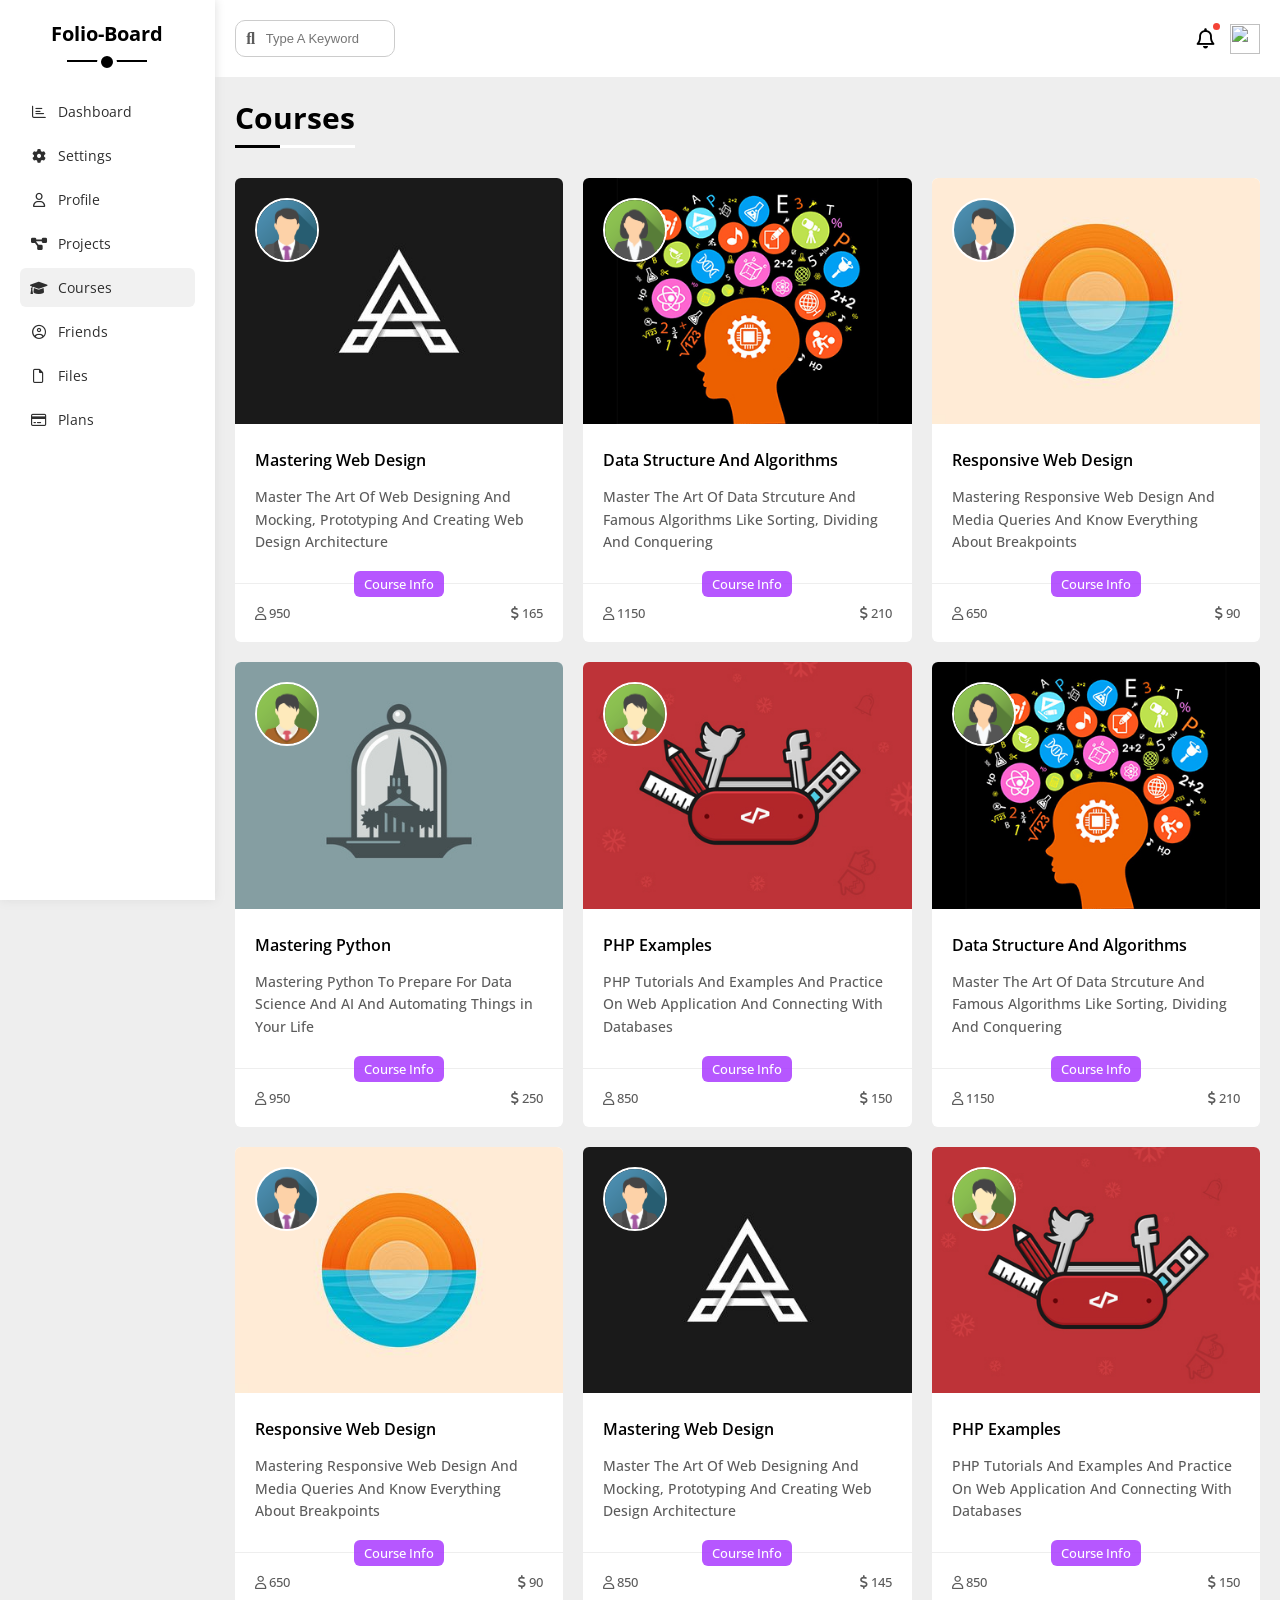
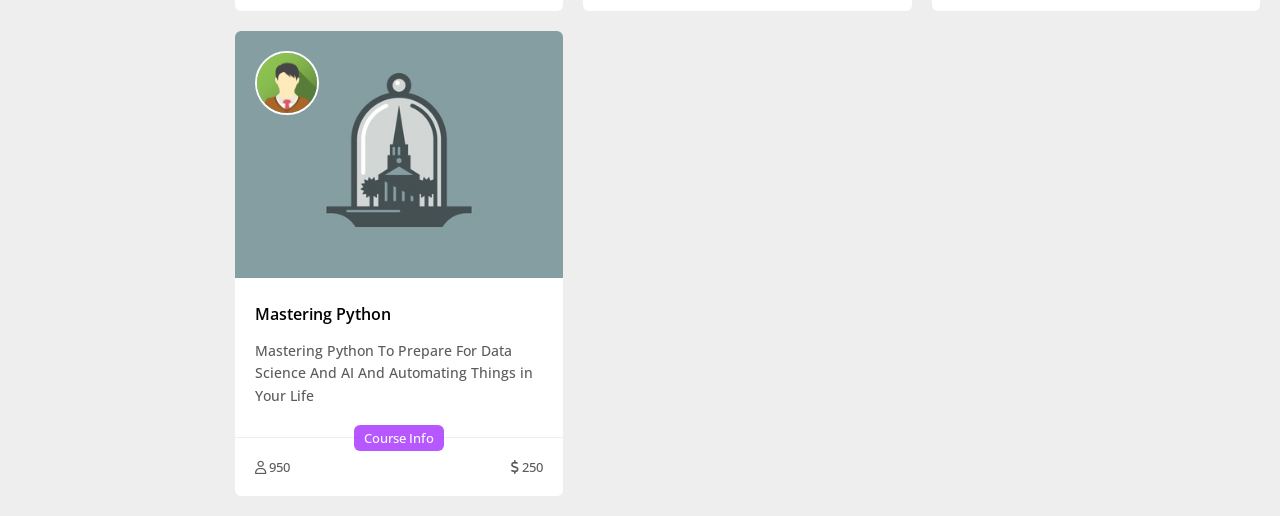
==== courses.html @ 57b052c3 "\\===files added===//" ====
<!DOCTYPE html>
<html lang="en">
<head>
    <meta charset="UTF-8">
    <meta http-equiv="X-UA-Compatible" content="IE=edge">
    <meta name="viewport" content="width=device-width, initial-scale=1.0">
    <link rel="stylesheet" href="./css/all.min.css">
    <link rel="stylesheet" href="./css/framework.css">
    <link rel="stylesheet" href="./css/main.css">
    <link rel="preconnect" href="https://fonts.googleapis.com">
    <link rel="preconnect" href="https://fonts.gstatic.com" crossorigin>
    <link href="https://fonts.googleapis.com/css2?family=Open+Sans:ital,wght@0,300;0,400;0,500;0,600;0,700;0,800;1,300;1,400;1,500;1,600;1,700;1,800&display=swap" rel="stylesheet">
    <link rel="icon" type="image/favicon" href="./imgs/favicon.png">
    <title>Courses</title>
</head>
<body class="bg-eee">
    <div class="page d-flex bg-eee">
        <!-- Sidebar -->
        <div class="sidebar bg-white p-20 p-relative">
            <h3 class="p-relative text-center pb-15 mb-30 hide-mobile">Folio-Board</h3>
            <ul>
                <li>
                    <a href="index.html" class="fs-14 rad-6 d-flex align-center c-black p-10">
                        <i class="fa-regular fa-chart-bar fa-fw mr-10"></i>
                        <span class="hide-mobile">Dashboard</span>
                    </a>
                </li>
                <li>
                    <a href="settings.html" class="fs-14 rad-6 d-flex align-center c-black p-10">
                        <i class="fa-solid fa-gear fa-fw mr-10"></i>
                        <span class="hide-mobile">Settings</span>
                    </a>
                </li>
                <li>
                    <a href="profile.html" class="fs-14 rad-6 d-flex align-center c-black p-10">
                        <i class="fa-regular fa-user fa-fw mr-10"></i>
                        <span class="hide-mobile">Profile</span>
                    </a>
                </li>
                <li>
                    <a href="projects.html" class="fs-14 rad-6 d-flex align-center c-black p-10">
                        <i class="fa-solid fa-diagram-project fa-fw mr-10"></i>
                        <span class="hide-mobile">Projects</span>
                    </a>
                </li>
                <li>
                    <a href="courses.html" class="active fs-14 rad-6 d-flex align-center c-black p-10">
                        <i class="fa-solid fa-graduation-cap fa-fw mr-10"></i>
                        <span class="hide-mobile">Courses</span>
                    </a>
                </li>
                <li>
                    <a href="friends.html" class="fs-14 rad-6 d-flex align-center c-black p-10">
                        <i class="fa-regular fa-circle-user fa-fw mr-10"></i>
                        <span class="hide-mobile">Friends</span>
                    </a>
                </li>
                <li>
                    <a href="files.html" class="fs-14 rad-6 d-flex align-center c-black p-10">
                        <i class="fa-regular fa-file fa-fw mr-10"></i>
                        <span class="hide-mobile">Files</span>
                    </a>
                </li>
                <li>
                    <a href="plans.html" class="fs-14 rad-6 d-flex align-center c-black p-10">
                        <i class="fa-regular fa-credit-card fa-fw mr-10"></i>
                        <span class="hide-mobile">Plans</span>
                    </a>
                </li>
            </ul>
        </div>
        <!-- End Sidebar -->
        <!-- Content -->
        <div class="content w-full">
            <!-- Content Head -->
            <div class="head p-20 p-10-mobile bg-white between-flex">
                <div class="search p-relative">
                    <input class="p-10 rad-10" type="search" placeholder="Type A Keyword">
                </div>
                <div class="icons d-flex align-center">
                    <a href="#" class="mr-15 p-relative"><i class="fa-regular fa-bell fa-lg"></i></a>
                    <img src="./imgs/avatar.png">
                </div>
            </div>
            <!-- End Content Head -->
            <h1 class="p-relative">Courses</h1>
            <div class="wrapper courses-page pb-20 m-20 d-grid gap-20">
                <div class="course rad-6 bg-white overflow-hidden p-relative">
                    <img src="./imgs//course-01.jpg" class="cover w-full">
                    <img src="./imgs/team-01.png" class="avatar">
                    <div class="p-20">
                        <h3 class="title fw-600 fs-16 mb-15">Mastering Web Design</h3>
                        <p class="description c-grey fs-14 fw-500 mb-10">
                            Master The Art Of Web Designing And Mocking, Prototyping And Creating Web Design Architecture
                        </p>
                    </div>
                    <div class="info p-20 between-flex p-relative">
                        <span class="title btn-shape c-white bg-blue fs-13 fw-500">Course Info</span>
                        <span class="c-grey fs-13 fw-500">
                            <i class="fa-regular fa-user"></i>
                            950
                        </span>
                        <span class="c-grey fs-13 fw-500">
                            <i class="fa-solid fa-dollar-sign"></i>
                            165
                        </span>
                    </div>
                </div>
                <div class="course rad-6 bg-white overflow-hidden p-relative">
                    <img src="./imgs//course-02.jpg" class="cover w-full">
                    <img src="./imgs/team-02.png" class="avatar">
                    <div class="p-20">
                        <h3 class="title fw-600 fs-16 mb-15">Data Structure And Algorithms</h3>
                        <p class="description c-grey fs-14 fw-500 mb-10">
                            Master The Art Of Data Strcuture And Famous Algorithms Like Sorting, Dividing And Conquering
                        </p>
                    </div>
                    <div class="info p-20 between-flex p-relative">
                        <span class="title btn-shape c-white bg-blue fs-13 fw-500">Course Info</span>
                        <span class="c-grey fs-13 fw-500">
                            <i class="fa-regular fa-user"></i>
                            1150
                        </span>
                        <span class="c-grey fs-13 fw-500">
                            <i class="fa-solid fa-dollar-sign"></i>
                            210
                        </span>
                    </div>
                </div>
                <div class="course rad-6 bg-white overflow-hidden p-relative">
                    <img src="./imgs//course-03.jpg" class="cover w-full">
                    <img src="./imgs/team-01.png" class="avatar">
                    <div class="p-20">
                        <h3 class="title fw-600 fs-16 mb-15">Responsive Web Design</h3>
                        <p class="description c-grey fs-14 fw-500 mb-10">
                            Mastering Responsive Web Design And Media Queries And Know Everything About Breakpoints
                        </p>
                    </div>
                    <div class="info p-20 between-flex p-relative">
                        <span class="title btn-shape c-white bg-blue fs-13 fw-500">Course Info</span>
                        <span class="c-grey fs-13 fw-500">
                            <i class="fa-regular fa-user"></i>
                            650
                        </span>
                        <span class="c-grey fs-13 fw-500">
                            <i class="fa-solid fa-dollar-sign"></i>
                            90
                        </span>
                    </div>
                </div>
                <div class="course rad-6 bg-white overflow-hidden p-relative">
                    <img src="./imgs//course-04.jpg" class="cover w-full">
                    <img src="./imgs/team-03.png" class="avatar">
                    <div class="p-20">
                        <h3 class="title fw-600 fs-16 mb-15">Mastering Python</h3>
                        <p class="description c-grey fs-14 fw-500 mb-10">
                            Mastering Python To Prepare For Data Science And AI And Automating Things in Your Life
                        </p>
                    </div>
                    <div class="info p-20 between-flex p-relative">
                        <span class="title btn-shape c-white bg-blue fs-13 fw-500">Course Info</span>
                        <span class="c-grey fs-13 fw-500">
                            <i class="fa-regular fa-user"></i>
                            950
                        </span>
                        <span class="c-grey fs-13 fw-500">
                            <i class="fa-solid fa-dollar-sign"></i>
                            250
                        </span>
                    </div>
                </div>
                <div class="course rad-6 bg-white overflow-hidden p-relative">
                    <img src="./imgs//course-05.jpg" class="cover w-full">
                    <img src="./imgs/team-03.png" class="avatar">
                    <div class="p-20">
                        <h3 class="title fw-600 fs-16 mb-15">PHP Examples</h3>
                        <p class="description c-grey fs-14 fw-500 mb-10">
                            PHP Tutorials And Examples And Practice On Web Application And Connecting With Databases
                        </p>
                    </div>
                    <div class="info p-20 between-flex p-relative">
                        <span class="title btn-shape c-white bg-blue fs-13 fw-500">Course Info</span>
                        <span class="c-grey fs-13 fw-500">
                            <i class="fa-regular fa-user"></i>
                            850
                        </span>
                        <span class="c-grey fs-13 fw-500">
                            <i class="fa-solid fa-dollar-sign"></i>
                            150
                        </span>
                    </div>
                </div>
                <div class="course rad-6 bg-white overflow-hidden p-relative">
                    <img src="./imgs//course-02.jpg" class="cover w-full">
                    <img src="./imgs/team-02.png" class="avatar">
                    <div class="p-20">
                        <h3 class="title fw-600 fs-16 mb-15">Data Structure And Algorithms</h3>
                        <p class="description c-grey fs-14 fw-500 mb-10">
                            Master The Art Of Data Strcuture And Famous Algorithms Like Sorting, Dividing And Conquering
                        </p>
                    </div>
                    <div class="info p-20 between-flex p-relative">
                        <span class="title btn-shape c-white bg-blue fs-13 fw-500">Course Info</span>
                        <span class="c-grey fs-13 fw-500">
                            <i class="fa-regular fa-user"></i>
                            1150
                        </span>
                        <span class="c-grey fs-13 fw-500">
                            <i class="fa-solid fa-dollar-sign"></i>
                            210
                        </span>
                    </div>
                </div>
                <div class="course rad-6 bg-white overflow-hidden p-relative">
                    <img src="./imgs//course-03.jpg" class="cover w-full">
                    <img src="./imgs/team-01.png" class="avatar">
                    <div class="p-20">
                        <h3 class="title fw-600 fs-16 mb-15">Responsive Web Design</h3>
                        <p class="description c-grey fs-14 fw-500 mb-10">
                            Mastering Responsive Web Design And Media Queries And Know Everything About Breakpoints
                        </p>
                    </div>
                    <div class="info p-20 between-flex p-relative">
                        <span class="title btn-shape c-white bg-blue fs-13 fw-500">Course Info</span>
                        <span class="c-grey fs-13 fw-500">
                            <i class="fa-regular fa-user"></i>
                            650
                        </span>
                        <span class="c-grey fs-13 fw-500">
                            <i class="fa-solid fa-dollar-sign"></i>
                            90
                        </span>
                    </div>
                </div>
                <div class="course rad-6 bg-white overflow-hidden p-relative">
                    <img src="./imgs//course-01.jpg" class="cover w-full">
                    <img src="./imgs/team-01.png" class="avatar">
                    <div class="p-20">
                        <h3 class="title fw-600 fs-16 mb-15">Mastering Web Design</h3>
                        <p class="description c-grey fs-14 fw-500 mb-10">
                            Master The Art Of Web Designing And Mocking, Prototyping And Creating Web Design Architecture
                        </p>
                    </div>
                    <div class="info p-20 between-flex p-relative">
                        <span class="title btn-shape c-white bg-blue fs-13 fw-500">Course Info</span>
                        <span class="c-grey fs-13 fw-500">
                            <i class="fa-regular fa-user"></i>
                            850
                        </span>
                        <span class="c-grey fs-13 fw-500">
                            <i class="fa-solid fa-dollar-sign"></i>
                            145
                        </span>
                    </div>
                </div>
                <div class="course rad-6 bg-white overflow-hidden p-relative">
                    <img src="./imgs//course-05.jpg" class="cover w-full">
                    <img src="./imgs/team-03.png" class="avatar">
                    <div class="p-20">
                        <h3 class="title fw-600 fs-16 mb-15">PHP Examples</h3>
                        <p class="description c-grey fs-14 fw-500 mb-10">
                            PHP Tutorials And Examples And Practice On Web Application And Connecting With Databases
                        </p>
                    </div>
                    <div class="info p-20 between-flex p-relative">
                        <span class="title btn-shape c-white bg-blue fs-13 fw-500">Course Info</span>
                        <span class="c-grey fs-13 fw-500">
                            <i class="fa-regular fa-user"></i>
                            850
                        </span>
                        <span class="c-grey fs-13 fw-500">
                            <i class="fa-solid fa-dollar-sign"></i>
                            150
                        </span>
                    </div>
                </div>
                <div class="course rad-6 bg-white overflow-hidden p-relative">
                    <img src="./imgs//course-04.jpg" class="cover w-full">
                    <img src="./imgs/team-03.png" class="avatar">
                    <div class="p-20">
                        <h3 class="title fw-600 fs-16 mb-15">Mastering Python</h3>
                        <p class="description c-grey fs-14 fw-500 mb-10">
                            Mastering Python To Prepare For Data Science And AI And Automating Things in Your Life
                        </p>
                    </div>
                    <div class="info p-20 between-flex p-relative">
                        <span class="title btn-shape c-white bg-blue fs-13 fw-500">Course Info</span>
                        <span class="c-grey fs-13 fw-500">
                            <i class="fa-regular fa-user"></i>
                            950
                        </span>
                        <span class="c-grey fs-13 fw-500">
                            <i class="fa-solid fa-dollar-sign"></i>
                            250
                        </span>
                    </div>
                </div>
            </div>
        </div>
        <!-- End Content -->
    </div>
</body>
</html>
---- css/all.min.css ----
.fa{font-family:var(--fa-style-family,"Font Awesome 6 Free");font-weight:var(--fa-style,900)}.fa,.fa-brands,.fa-duotone,.fa-light,.fa-regular,.fa-solid,.fa-thin,.fab,.fad,.fal,.far,.fas,.fat{-moz-osx-font-smoothing:grayscale;-webkit-font-smoothing:antialiased;display:var(--fa-display,inline-block);font-style:normal;font-variant:normal;line-height:1;text-rendering:auto}.fa-1x{font-size:1em}.fa-2x{font-size:2em}.fa-3x{font-size:3em}.fa-4x{font-size:4em}.fa-5x{font-size:5em}.fa-6x{font-size:6em}.fa-7x{font-size:7em}.fa-8x{font-size:8em}.fa-9x{font-size:9em}.fa-10x{font-size:10em}.fa-2xs{font-size:.625em;line-height:.1em;vertical-align:.225em}.fa-xs{font-size:.75em;line-height:.08333em;vertical-align:.125em}.fa-sm{font-size:.875em;line-height:.07143em;vertical-align:.05357em}.fa-lg{font-size:1.25em;line-height:.05em;vertical-align:-.075em}.fa-xl{font-size:1.5em;line-height:.04167em;vertical-align:-.125em}.fa-2xl{font-size:2em;line-height:.03125em;vertical-align:-.1875em}.fa-fw{text-align:center;width:1.25em}.fa-ul{list-style-type:none;margin-left:var(--fa-li-margin,2.5em);padding-left:0}.fa-ul>li{position:relative}.fa-li{left:calc(var(--fa-li-width, 2em)*-1);position:absolute;text-align:center;width:var(--fa-li-width,2em);line-height:inherit}.fa-border{border-radius:var(--fa-border-radius,.1em);border:var(--fa-border-width,.08em) var(--fa-border-style,solid) var(--fa-border-color,#eee);padding:var(--fa-border-padding,.2em .25em .15em)}.fa-pull-left{float:left;margin-right:var(--fa-pull-margin,.3em)}.fa-pull-right{float:right;margin-left:var(--fa-pull-margin,.3em)}.fa-beat{-webkit-animation-name:fa-beat;animation-name:fa-beat;-webkit-animation-delay:var(--fa-animation-delay,0);animation-delay:var(--fa-animation-delay,0);-webkit-animation-direction:var(--fa-animation-direction,normal);animation-direction:var(--fa-animation-direction,normal);-webkit-animation-duration:var(--fa-animation-duration,1s);animation-duration:var(--fa-animation-duration,1s);-webkit-animation-iteration-count:var(--fa-animation-iteration-count,infinite);animation-iteration-count:var(--fa-animation-iteration-count,infinite);-webkit-animation-timing-function:var(--fa-animation-timing,ease-in-out);animation-timing-function:var(--fa-animation-timing,ease-in-out)}.fa-bounce{-webkit-animation-name:fa-bounce;animation-name:fa-bounce;-webkit-animation-delay:var(--fa-animation-delay,0);animation-delay:var(--fa-animation-delay,0);-webkit-animation-direction:var(--fa-animation-direction,normal);animation-direction:var(--fa-animation-direction,normal);-webkit-animation-duration:var(--fa-animation-duration,1s);animation-duration:var(--fa-animation-duration,1s);-webkit-animation-iteration-count:var(--fa-animation-iteration-count,infinite);animation-iteration-count:var(--fa-animation-iteration-count,infinite);-webkit-animation-timing-function:var(--fa-animation-timing,cubic-bezier(.28,.84,.42,1));animation-timing-function:var(--fa-animation-timing,cubic-bezier(.28,.84,.42,1))}.fa-fade{-webkit-animation-name:fa-fade;animation-name:fa-fade;-webkit-animation-iteration-count:var(--fa-animation-iteration-count,infinite);animation-iteration-count:var(--fa-animation-iteration-count,infinite);-webkit-animation-timing-function:var(--fa-animation-timing,cubic-bezier(.4,0,.6,1));animation-timing-function:var(--fa-animation-timing,cubic-bezier(.4,0,.6,1))}.fa-beat-fade,.fa-fade{-webkit-animation-delay:var(--fa-animation-delay,0);animation-delay:var(--fa-animation-delay,0);-webkit-animation-direction:var(--fa-animation-direction,normal);animation-direction:var(--fa-animation-direction,normal);-webkit-animation-duration:var(--fa-animation-duration,1s);animation-duration:var(--fa-animation-duration,1s)}.fa-beat-fade{-webkit-animation-name:fa-beat-fade;animation-name:fa-beat-fade;-webkit-animation-iteration-count:var(--fa-animation-iteration-count,infinite);animation-iteration-count:var(--fa-animation-iteration-count,infinite);-webkit-animation-timing-function:var(--fa-animation-timing,cubic-bezier(.4,0,.6,1));animation-timing-function:var(--fa-animation-timing,cubic-bezier(.4,0,.6,1))}.fa-flip{-webkit-animation-name:fa-flip;animation-name:fa-flip;-webkit-animation-delay:var(--fa-animation-delay,0);animation-delay:var(--fa-animation-delay,0);-webkit-animation-direction:var(--fa-animation-direction,normal);animation-direction:var(--fa-animation-direction,normal);-webkit-animation-duration:var(--fa-animation-duration,1s);animation-duration:var(--fa-animation-duration,1s);-webkit-animation-iteration-count:var(--fa-animation-iteration-count,infinite);animation-iteration-count:var(--fa-animation-iteration-count,infinite);-webkit-animation-timing-function:var(--fa-animation-timing,ease-in-out);animation-timing-function:var(--fa-animation-timing,ease-in-out)}.fa-shake{-webkit-animation-name:fa-shake;animation-name:fa-shake;-webkit-animation-duration:var(--fa-animation-duration,1s);animation-duration:var(--fa-animation-duration,1s);-webkit-animation-iteration-count:var(--fa-animation-iteration-count,infinite);animation-iteration-count:var(--fa-animation-iteration-count,infinite);-webkit-animation-timing-function:var(--fa-animation-timing,linear);animation-timing-function:var(--fa-animation-timing,linear)}.fa-shake,.fa-spin{-webkit-animation-delay:var(--fa-animation-delay,0);animation-delay:var(--fa-animation-delay,0);-webkit-animation-direction:var(--fa-animation-direction,normal);animation-direction:var(--fa-animation-direction,normal)}.fa-spin{-webkit-animation-name:fa-spin;animation-name:fa-spin;-webkit-animation-duration:var(--fa-animation-duration,2s);animation-duration:var(--fa-animation-duration,2s);-webkit-animation-iteration-count:var(--fa-animation-iteration-count,infinite);animation-iteration-count:var(--fa-animation-iteration-count,infinite);-webkit-animation-timing-function:var(--fa-animation-timing,linear);animation-timing-function:var(--fa-animation-timing,linear)}.fa-spin-reverse{--fa-animation-direction:reverse}.fa-pulse,.fa-spin-pulse{-webkit-animation-name:fa-spin;animation-name:fa-spin;-webkit-animation-direction:var(--fa-animation-direction,normal);animation-direction:var(--fa-animation-direction,normal);-webkit-animation-duration:var(--fa-animation-duration,1s);animation-duration:var(--fa-animation-duration,1s);-webkit-animation-iteration-count:var(--fa-animation-iteration-count,infinite);animation-iteration-count:var(--fa-animation-iteration-count,infinite);-webkit-animation-timing-function:var(--fa-animation-timing,steps(8));animation-timing-function:var(--fa-animation-timing,steps(8))}@media (prefers-reduced-motion:reduce){.fa-beat,.fa-beat-fade,.fa-bounce,.fa-fade,.fa-flip,.fa-pulse,.fa-shake,.fa-spin,.fa-spin-pulse{-webkit-animation-delay:-1ms;animation-delay:-1ms;-webkit-animation-duration:1ms;animation-duration:1ms;-webkit-animation-iteration-count:1;animation-iteration-count:1;transition-delay:0s;transition-duration:0s}}@-webkit-keyframes fa-beat{0%,90%{-webkit-transform:scale(1);transform:scale(1)}45%{-webkit-transform:scale(var(--fa-beat-scale,1.25));transform:scale(var(--fa-beat-scale,1.25))}}@keyframes fa-beat{0%,90%{-webkit-transform:scale(1);transform:scale(1)}45%{-webkit-transform:scale(var(--fa-beat-scale,1.25));transform:scale(var(--fa-beat-scale,1.25))}}@-webkit-keyframes fa-bounce{0%{-webkit-transform:scale(1) translateY(0);transform:scale(1) translateY(0)}10%{-webkit-transform:scale(var(--fa-bounce-start-scale-x,1.1),var(--fa-bounce-start-scale-y,.9)) translateY(0);transform:scale(var(--fa-bounce-start-scale-x,1.1),var(--fa-bounce-start-scale-y,.9)) translateY(0)}30%{-webkit-transform:scale(var(--fa-bounce-jump-scale-x,.9),var(--fa-bounce-jump-scale-y,1.1)) translateY(var(--fa-bounce-height,-.5em));transform:scale(var(--fa-bounce-jump-scale-x,.9),var(--fa-bounce-jump-scale-y,1.1)) translateY(var(--fa-bounce-height,-.5em))}50%{-webkit-transform:scale(var(--fa-bounce-land-scale-x,1.05),var(--fa-bounce-land-scale-y,.95)) translateY(0);transform:scale(var(--fa-bounce-land-scale-x,1.05),var(--fa-bounce-land-scale-y,.95)) translateY(0)}57%{-webkit-transform:scale(1) translateY(var(--fa-bounce-rebound,-.125em));transform:scale(1) translateY(var(--fa-bounce-rebound,-.125em))}64%{-webkit-transform:scale(1) translateY(0);transform:scale(1) translateY(0)}to{-webkit-transform:scale(1) translateY(0);transform:scale(1) translateY(0)}}@keyframes fa-bounce{0%{-webkit-transform:scale(1) translateY(0);transform:scale(1) translateY(0)}10%{-webkit-transform:scale(var(--fa-bounce-start-scale-x,1.1),var(--fa-bounce-start-scale-y,.9)) translateY(0);transform:scale(var(--fa-bounce-start-scale-x,1.1),var(--fa-bounce-start-scale-y,.9)) translateY(0)}30%{-webkit-transform:scale(var(--fa-bounce-jump-scale-x,.9),var(--fa-bounce-jump-scale-y,1.1)) translateY(var(--fa-bounce-height,-.5em));transform:scale(var(--fa-bounce-jump-scale-x,.9),var(--fa-bounce-jump-scale-y,1.1)) translateY(var(--fa-bounce-height,-.5em))}50%{-webkit-transform:scale(var(--fa-bounce-land-scale-x,1.05),var(--fa-bounce-land-scale-y,.95)) translateY(0);transform:scale(var(--fa-bounce-land-scale-x,1.05),var(--fa-bounce-land-scale-y,.95)) translateY(0)}57%{-webkit-transform:scale(1) translateY(var(--fa-bounce-rebound,-.125em));transform:scale(1) translateY(var(--fa-bounce-rebound,-.125em))}64%{-webkit-transform:scale(1) translateY(0);transform:scale(1) translateY(0)}to{-webkit-transform:scale(1) translateY(0);transform:scale(1) translateY(0)}}@-webkit-keyframes fa-fade{50%{opacity:var(--fa-fade-opacity,.4)}}@keyframes fa-fade{50%{opacity:var(--fa-fade-opacity,.4)}}@-webkit-keyframes fa-beat-fade{0%,to{opacity:var(--fa-beat-fade-opacity,.4);-webkit-transform:scale(1);transform:scale(1)}50%{opacity:1;-webkit-transform:scale(var(--fa-beat-fade-scale,1.125));transform:scale(var(--fa-beat-fade-scale,1.125))}}@keyframes fa-beat-fade{0%,to{opacity:var(--fa-beat-fade-opacity,.4);-webkit-transform:scale(1);transform:scale(1)}50%{opacity:1;-webkit-transform:scale(var(--fa-beat-fade-scale,1.125));transform:scale(var(--fa-beat-fade-scale,1.125))}}@-webkit-keyframes fa-flip{50%{-webkit-transform:rotate3d(var(--fa-flip-x,0),var(--fa-flip-y,1),var(--fa-flip-z,0),var(--fa-flip-angle,-180deg));transform:rotate3d(var(--fa-flip-x,0),var(--fa-flip-y,1),var(--fa-flip-z,0),var(--fa-flip-angle,-180deg))}}@keyframes fa-flip{50%{-webkit-transform:rotate3d(var(--fa-flip-x,0),var(--fa-flip-y,1),var(--fa-flip-z,0),var(--fa-flip-angle,-180deg));transform:rotate3d(var(--fa-flip-x,0),var(--fa-flip-y,1),var(--fa-flip-z,0),var(--fa-flip-angle,-180deg))}}@-webkit-keyframes fa-shake{0%{-webkit-transform:rotate(-15deg);transform:rotate(-15deg)}4%{-webkit-transform:rotate(15deg);transform:rotate(15deg)}8%,24%{-webkit-transform:rotate(-18deg);transform:rotate(-18deg)}12%,28%{-webkit-transform:rotate(18deg);transform:rotate(18deg)}16%{-webkit-transform:rotate(-22deg);transform:rotate(-22deg)}20%{-webkit-transform:rotate(22deg);transform:rotate(22deg)}32%{-webkit-transform:rotate(-12deg);transform:rotate(-12deg)}36%{-webkit-transform:rotate(12deg);transform:rotate(12deg)}40%,to{-webkit-transform:rotate(0deg);transform:rotate(0deg)}}@keyframes fa-shake{0%{-webkit-transform:rotate(-15deg);transform:rotate(-15deg)}4%{-webkit-transform:rotate(15deg);transform:rotate(15deg)}8%,24%{-webkit-transform:rotate(-18deg);transform:rotate(-18deg)}12%,28%{-webkit-transform:rotate(18deg);transform:rotate(18deg)}16%{-webkit-transform:rotate(-22deg);transform:rotate(-22deg)}20%{-webkit-transform:rotate(22deg);transform:rotate(22deg)}32%{-webkit-transform:rotate(-12deg);transform:rotate(-12deg)}36%{-webkit-transform:rotate(12deg);transform:rotate(12deg)}40%,to{-webkit-transform:rotate(0deg);transform:rotate(0deg)}}@-webkit-keyframes fa-spin{0%{-webkit-transform:rotate(0deg);transform:rotate(0deg)}to{-webkit-transform:rotate(1turn);transform:rotate(1turn)}}@keyframes fa-spin{0%{-webkit-transform:rotate(0deg);transform:rotate(0deg)}to{-webkit-transform:rotate(1turn);transform:rotate(1turn)}}.fa-rotate-90{-webkit-transform:rotate(90deg);transform:rotate(90deg)}.fa-rotate-180{-webkit-transform:rotate(180deg);transform:rotate(180deg)}.fa-rotate-270{-webkit-transform:rotate(270deg);transform:rotate(270deg)}.fa-flip-horizontal{-webkit-transform:scaleX(-1);transform:scaleX(-1)}.fa-flip-vertical{-webkit-transform:scaleY(-1);transform:scaleY(-1)}.fa-flip-both,.fa-flip-horizontal.fa-flip-vertical{-webkit-transform:scale(-1);transform:scale(-1)}.fa-rotate-by{-webkit-transform:rotate(var(--fa-rotate-angle,none));transform:rotate(var(--fa-rotate-angle,none))}.fa-stack{display:inline-block;height:2em;line-height:2em;position:relative;vertical-align:middle;width:2.5em}.fa-stack-1x,.fa-stack-2x{left:0;position:absolute;text-align:center;width:100%;z-index:var(--fa-stack-z-index,auto)}.fa-stack-1x{line-height:inherit}.fa-stack-2x{font-size:2em}.fa-inverse{color:var(--fa-inverse,#fff)}.fa-0:before{content:"\30"}.fa-1:before{content:"\31"}.fa-2:before{content:"\32"}.fa-3:before{content:"\33"}.fa-4:before{content:"\34"}.fa-5:before{content:"\35"}.fa-6:before{content:"\36"}.fa-7:before{content:"\37"}.fa-8:before{content:"\38"}.fa-9:before{content:"\39"}.fa-a:before{content:"\41"}.fa-address-book:before,.fa-contact-book:before{content:"\f2b9"}.fa-address-card:before,.fa-contact-card:before,.fa-vcard:before{content:"\f2bb"}.fa-align-center:before{content:"\f037"}.fa-align-justify:before{content:"\f039"}.fa-align-left:before{content:"\f036"}.fa-align-right:before{content:"\f038"}.fa-anchor:before{content:"\f13d"}.fa-anchor-circle-check:before{content:"\e4aa"}.fa-anchor-circle-exclamation:before{content:"\e4ab"}.fa-anchor-circle-xmark:before{content:"\e4ac"}.fa-anchor-lock:before{content:"\e4ad"}.fa-angle-down:before{content:"\f107"}.fa-angle-left:before{content:"\f104"}.fa-angle-right:before{content:"\f105"}.fa-angle-up:before{content:"\f106"}.fa-angle-double-down:before,.fa-angles-down:before{content:"\f103"}.fa-angle-double-left:before,.fa-angles-left:before{content:"\f100"}.fa-angle-double-right:before,.fa-angles-right:before{content:"\f101"}.fa-angle-double-up:before,.fa-angles-up:before{content:"\f102"}.fa-ankh:before{content:"\f644"}.fa-apple-alt:before,.fa-apple-whole:before{content:"\f5d1"}.fa-archway:before{content:"\f557"}.fa-arrow-down:before{content:"\f063"}.fa-arrow-down-1-9:before,.fa-sort-numeric-asc:before,.fa-sort-numeric-down:before{content:"\f162"}.fa-arrow-down-9-1:before,.fa-sort-numeric-desc:before,.fa-sort-numeric-down-alt:before{content:"\f886"}.fa-arrow-down-a-z:before,.fa-sort-alpha-asc:before,.fa-sort-alpha-down:before{content:"\f15d"}.fa-arrow-down-long:before,.fa-long-arrow-down:before{content:"\f175"}.fa-arrow-down-short-wide:before,.fa-sort-amount-desc:before,.fa-sort-amount-down-alt:before{content:"\f884"}.fa-arrow-down-up-across-line:before{content:"\e4af"}.fa-arrow-down-up-lock:before{content:"\e4b0"}.fa-arrow-down-wide-short:before,.fa-sort-amount-asc:before,.fa-sort-amount-down:before{content:"\f160"}.fa-arrow-down-z-a:before,.fa-sort-alpha-desc:before,.fa-sort-alpha-down-alt:before{content:"\f881"}.fa-arrow-left:before{content:"\f060"}.fa-arrow-left-long:before,.fa-long-arrow-left:before{content:"\f177"}.fa-arrow-pointer:before,.fa-mouse-pointer:before{content:"\f245"}.fa-arrow-right:before{content:"\f061"}.fa-arrow-right-arrow-left:before,.fa-exchange:before{content:"\f0ec"}.fa-arrow-right-from-bracket:before,.fa-sign-out:before{content:"\f08b"}.fa-arrow-right-long:before,.fa-long-arrow-right:before{content:"\f178"}.fa-arrow-right-to-bracket:before,.fa-sign-in:before{content:"\f090"}.fa-arrow-right-to-city:before{content:"\e4b3"}.fa-arrow-left-rotate:before,.fa-arrow-rotate-back:before,.fa-arrow-rotate-backward:before,.fa-arrow-rotate-left:before,.fa-undo:before{content:"\f0e2"}.fa-arrow-right-rotate:before,.fa-arrow-rotate-forward:before,.fa-arrow-rotate-right:before,.fa-redo:before{content:"\f01e"}.fa-arrow-trend-down:before{content:"\e097"}.fa-arrow-trend-up:before{content:"\e098"}.fa-arrow-turn-down:before,.fa-level-down:before{content:"\f149"}.fa-arrow-turn-up:before,.fa-level-up:before{content:"\f148"}.fa-arrow-up:before{content:"\f062"}.fa-arrow-up-1-9:before,.fa-sort-numeric-up:before{content:"\f163"}.fa-arrow-up-9-1:before,.fa-sort-numeric-up-alt:before{content:"\f887"}.fa-arrow-up-a-z:before,.fa-sort-alpha-up:before{content:"\f15e"}.fa-arrow-up-from-bracket:before{content:"\e09a"}.fa-arrow-up-from-ground-water:before{content:"\e4b5"}.fa-arrow-up-from-water-pump:before{content:"\e4b6"}.fa-arrow-up-long:before,.fa-long-arrow-up:before{content:"\f176"}.fa-arrow-up-right-dots:before{content:"\e4b7"}.fa-arrow-up-right-from-square:before,.fa-external-link:before{content:"\f08e"}.fa-arrow-up-short-wide:before,.fa-sort-amount-up-alt:before{content:"\f885"}.fa-arrow-up-wide-short:before,.fa-sort-amount-up:before{content:"\f161"}.fa-arrow-up-z-a:before,.fa-sort-alpha-up-alt:before{content:"\f882"}.fa-arrows-down-to-line:before{content:"\e4b8"}.fa-arrows-down-to-people:before{content:"\e4b9"}.fa-arrows-h:before,.fa-arrows-left-right:before{content:"\f07e"}.fa-arrows-left-right-to-line:before{content:"\e4ba"}.fa-arrows-rotate:before,.fa-refresh:before,.fa-sync:before{content:"\f021"}.fa-arrows-spin:before{content:"\e4bb"}.fa-arrows-split-up-and-left:before{content:"\e4bc"}.fa-arrows-to-circle:before{content:"\e4bd"}.fa-arrows-to-dot:before{content:"\e4be"}.fa-arrows-to-eye:before{content:"\e4bf"}.fa-arrows-turn-right:before{content:"\e4c0"}.fa-arrows-turn-to-dots:before{content:"\e4c1"}.fa-arrows-up-down:before,.fa-arrows-v:before{content:"\f07d"}.fa-arrows-up-down-left-right:before,.fa-arrows:before{content:"\f047"}.fa-arrows-up-to-line:before{content:"\e4c2"}.fa-asterisk:before{content:"\2a"}.fa-at:before{content:"\40"}.fa-atom:before{content:"\f5d2"}.fa-audio-description:before{content:"\f29e"}.fa-austral-sign:before{content:"\e0a9"}.fa-award:before{content:"\f559"}.fa-b:before{content:"\42"}.fa-baby:before{content:"\f77c"}.fa-baby-carriage:before,.fa-carriage-baby:before{content:"\f77d"}.fa-backward:before{content:"\f04a"}.fa-backward-fast:before,.fa-fast-backward:before{content:"\f049"}.fa-backward-step:before,.fa-step-backward:before{content:"\f048"}.fa-bacon:before{content:"\f7e5"}.fa-bacteria:before{content:"\e059"}.fa-bacterium:before{content:"\e05a"}.fa-bag-shopping:before,.fa-shopping-bag:before{content:"\f290"}.fa-bahai:before,.fa-haykal:before{content:"\f666"}.fa-baht-sign:before{content:"\e0ac"}.fa-ban:before,.fa-cancel:before{content:"\f05e"}.fa-ban-smoking:before,.fa-smoking-ban:before{content:"\f54d"}.fa-band-aid:before,.fa-bandage:before{content:"\f462"}.fa-barcode:before{content:"\f02a"}.fa-bars:before,.fa-navicon:before{content:"\f0c9"}.fa-bars-progress:before,.fa-tasks-alt:before{content:"\f828"}.fa-bars-staggered:before,.fa-reorder:before,.fa-stream:before{content:"\f550"}.fa-baseball-ball:before,.fa-baseball:before{content:"\f433"}.fa-baseball-bat-ball:before{content:"\f432"}.fa-basket-shopping:before,.fa-shopping-basket:before{content:"\f291"}.fa-basketball-ball:before,.fa-basketball:before{content:"\f434"}.fa-bath:before,.fa-bathtub:before{content:"\f2cd"}.fa-battery-0:before,.fa-battery-empty:before{content:"\f244"}.fa-battery-5:before,.fa-battery-full:before,.fa-battery:before{content:"\f240"}.fa-battery-3:before,.fa-battery-half:before{content:"\f242"}.fa-battery-2:before,.fa-battery-quarter:before{content:"\f243"}.fa-battery-4:before,.fa-battery-three-quarters:before{content:"\f241"}.fa-bed:before{content:"\f236"}.fa-bed-pulse:before,.fa-procedures:before{content:"\f487"}.fa-beer-mug-empty:before,.fa-beer:before{content:"\f0fc"}.fa-bell:before{content:"\f0f3"}.fa-bell-concierge:before,.fa-concierge-bell:before{content:"\f562"}.fa-bell-slash:before{content:"\f1f6"}.fa-bezier-curve:before{content:"\f55b"}.fa-bicycle:before{content:"\f206"}.fa-binoculars:before{content:"\f1e5"}.fa-biohazard:before{content:"\f780"}.fa-bitcoin-sign:before{content:"\e0b4"}.fa-blender:before{content:"\f517"}.fa-blender-phone:before{content:"\f6b6"}.fa-blog:before{content:"\f781"}.fa-bold:before{content:"\f032"}.fa-bolt:before,.fa-zap:before{content:"\f0e7"}.fa-bolt-lightning:before{content:"\e0b7"}.fa-bomb:before{content:"\f1e2"}.fa-bone:before{content:"\f5d7"}.fa-bong:before{content:"\f55c"}.fa-book:before{content:"\f02d"}.fa-atlas:before,.fa-book-atlas:before{content:"\f558"}.fa-bible:before,.fa-book-bible:before{content:"\f647"}.fa-book-bookmark:before{content:"\e0bb"}.fa-book-journal-whills:before,.fa-journal-whills:before{content:"\f66a"}.fa-book-medical:before{content:"\f7e6"}.fa-book-open:before{content:"\f518"}.fa-book-open-reader:before,.fa-book-reader:before{content:"\f5da"}.fa-book-quran:before,.fa-quran:before{content:"\f687"}.fa-book-dead:before,.fa-book-skull:before{content:"\f6b7"}.fa-book-tanakh:before,.fa-tanakh:before{content:"\f827"}.fa-bookmark:before{content:"\f02e"}.fa-border-all:before{content:"\f84c"}.fa-border-none:before{content:"\f850"}.fa-border-style:before,.fa-border-top-left:before{content:"\f853"}.fa-bore-hole:before{content:"\e4c3"}.fa-bottle-droplet:before{content:"\e4c4"}.fa-bottle-water:before{content:"\e4c5"}.fa-bowl-food:before{content:"\e4c6"}.fa-bowl-rice:before{content:"\e2eb"}.fa-bowling-ball:before{content:"\f436"}.fa-box:before{content:"\f466"}.fa-archive:before,.fa-box-archive:before{content:"\f187"}.fa-box-open:before{content:"\f49e"}.fa-box-tissue:before{content:"\e05b"}.fa-boxes-packing:before{content:"\e4c7"}.fa-boxes-alt:before,.fa-boxes-stacked:before,.fa-boxes:before{content:"\f468"}.fa-braille:before{content:"\f2a1"}.fa-brain:before{content:"\f5dc"}.fa-brazilian-real-sign:before{content:"\e46c"}.fa-bread-slice:before{content:"\f7ec"}.fa-bridge:before{content:"\e4c8"}.fa-bridge-circle-check:before{content:"\e4c9"}.fa-bridge-circle-exclamation:before{content:"\e4ca"}.fa-bridge-circle-xmark:before{content:"\e4cb"}.fa-bridge-lock:before{content:"\e4cc"}.fa-bridge-water:before{content:"\e4ce"}.fa-briefcase:before{content:"\f0b1"}.fa-briefcase-medical:before{content:"\f469"}.fa-broom:before{content:"\f51a"}.fa-broom-ball:before,.fa-quidditch-broom-ball:before,.fa-quidditch:before{content:"\f458"}.fa-brush:before{content:"\f55d"}.fa-bucket:before{content:"\e4cf"}.fa-bug:before{content:"\f188"}.fa-bug-slash:before{content:"\e490"}.fa-bugs:before{content:"\e4d0"}.fa-building:before{content:"\f1ad"}.fa-building-circle-arrow-right:before{content:"\e4d1"}.fa-building-circle-check:before{content:"\e4d2"}.fa-building-circle-exclamation:before{content:"\e4d3"}.fa-building-circle-xmark:before{content:"\e4d4"}.fa-bank:before,.fa-building-columns:before,.fa-institution:before,.fa-museum:before,.fa-university:before{content:"\f19c"}.fa-building-flag:before{content:"\e4d5"}.fa-building-lock:before{content:"\e4d6"}.fa-building-ngo:before{content:"\e4d7"}.fa-building-shield:before{content:"\e4d8"}.fa-building-un:before{content:"\e4d9"}.fa-building-user:before{content:"\e4da"}.fa-building-wheat:before{content:"\e4db"}.fa-bullhorn:before{content:"\f0a1"}.fa-bullseye:before{content:"\f140"}.fa-burger:before,.fa-hamburger:before{content:"\f805"}.fa-burst:before{content:"\e4dc"}.fa-bus:before{content:"\f207"}.fa-bus-alt:before,.fa-bus-simple:before{content:"\f55e"}.fa-briefcase-clock:before,.fa-business-time:before{content:"\f64a"}.fa-c:before{content:"\43"}.fa-cable-car:before,.fa-tram:before{content:"\f7da"}.fa-birthday-cake:before,.fa-cake-candles:before,.fa-cake:before{content:"\f1fd"}.fa-calculator:before{content:"\f1ec"}.fa-calendar:before{content:"\f133"}.fa-calendar-check:before{content:"\f274"}.fa-calendar-day:before{content:"\f783"}.fa-calendar-alt:before,.fa-calendar-days:before{content:"\f073"}.fa-calendar-minus:before{content:"\f272"}.fa-calendar-plus:before{content:"\f271"}.fa-calendar-week:before{content:"\f784"}.fa-calendar-times:before,.fa-calendar-xmark:before{content:"\f273"}.fa-camera-alt:before,.fa-camera:before{content:"\f030"}.fa-camera-retro:before{content:"\f083"}.fa-camera-rotate:before{content:"\e0d8"}.fa-campground:before{content:"\f6bb"}.fa-candy-cane:before{content:"\f786"}.fa-cannabis:before{content:"\f55f"}.fa-capsules:before{content:"\f46b"}.fa-automobile:before,.fa-car:before{content:"\f1b9"}.fa-battery-car:before,.fa-car-battery:before{content:"\f5df"}.fa-car-burst:before,.fa-car-crash:before{content:"\f5e1"}.fa-car-on:before{content:"\e4dd"}.fa-car-alt:before,.fa-car-rear:before{content:"\f5de"}.fa-car-side:before{content:"\f5e4"}.fa-car-tunnel:before{content:"\e4de"}.fa-caravan:before{content:"\f8ff"}.fa-caret-down:before{content:"\f0d7"}.fa-caret-left:before{content:"\f0d9"}.fa-caret-right:before{content:"\f0da"}.fa-caret-up:before{content:"\f0d8"}.fa-carrot:before{content:"\f787"}.fa-cart-arrow-down:before{content:"\f218"}.fa-cart-flatbed:before,.fa-dolly-flatbed:before{content:"\f474"}.fa-cart-flatbed-suitcase:before,.fa-luggage-cart:before{content:"\f59d"}.fa-cart-plus:before{content:"\f217"}.fa-cart-shopping:before,.fa-shopping-cart:before{content:"\f07a"}.fa-cash-register:before{content:"\f788"}.fa-cat:before{content:"\f6be"}.fa-cedi-sign:before{content:"\e0df"}.fa-cent-sign:before{content:"\e3f5"}.fa-certificate:before{content:"\f0a3"}.fa-chair:before{content:"\f6c0"}.fa-blackboard:before,.fa-chalkboard:before{content:"\f51b"}.fa-chalkboard-teacher:before,.fa-chalkboard-user:before{content:"\f51c"}.fa-champagne-glasses:before,.fa-glass-cheers:before{content:"\f79f"}.fa-charging-station:before{content:"\f5e7"}.fa-area-chart:before,.fa-chart-area:before{content:"\f1fe"}.fa-bar-chart:before,.fa-chart-bar:before{content:"\f080"}.fa-chart-column:before{content:"\e0e3"}.fa-chart-gantt:before{content:"\e0e4"}.fa-chart-line:before,.fa-line-chart:before{content:"\f201"}.fa-chart-pie:before,.fa-pie-chart:before{content:"\f200"}.fa-chart-simple:before{content:"\e473"}.fa-check:before{content:"\f00c"}.fa-check-double:before{content:"\f560"}.fa-check-to-slot:before,.fa-vote-yea:before{content:"\f772"}.fa-cheese:before{content:"\f7ef"}.fa-chess:before{content:"\f439"}.fa-chess-bishop:before{content:"\f43a"}.fa-chess-board:before{content:"\f43c"}.fa-chess-king:before{content:"\f43f"}.fa-chess-knight:before{content:"\f441"}.fa-chess-pawn:before{content:"\f443"}.fa-chess-queen:before{content:"\f445"}.fa-chess-rook:before{content:"\f447"}.fa-chevron-down:before{content:"\f078"}.fa-chevron-left:before{content:"\f053"}.fa-chevron-right:before{content:"\f054"}.fa-chevron-up:before{content:"\f077"}.fa-child:before{content:"\f1ae"}.fa-child-dress:before{content:"\e59c"}.fa-child-reaching:before{content:"\e59d"}.fa-child-rifle:before{content:"\e4e0"}.fa-children:before{content:"\e4e1"}.fa-church:before{content:"\f51d"}.fa-circle:before{content:"\f111"}.fa-arrow-circle-down:before,.fa-circle-arrow-down:before{content:"\f0ab"}.fa-arrow-circle-left:before,.fa-circle-arrow-left:before{content:"\f0a8"}.fa-arrow-circle-right:before,.fa-circle-arrow-right:before{content:"\f0a9"}.fa-arrow-circle-up:before,.fa-circle-arrow-up:before{content:"\f0aa"}.fa-check-circle:before,.fa-circle-check:before{content:"\f058"}.fa-chevron-circle-down:before,.fa-circle-chevron-down:before{content:"\f13a"}.fa-chevron-circle-left:before,.fa-circle-chevron-left:before{content:"\f137"}.fa-chevron-circle-right:before,.fa-circle-chevron-right:before{content:"\f138"}.fa-chevron-circle-up:before,.fa-circle-chevron-up:before{content:"\f139"}.fa-circle-dollar-to-slot:before,.fa-donate:before{content:"\f4b9"}.fa-circle-dot:before,.fa-dot-circle:before{content:"\f192"}.fa-arrow-alt-circle-down:before,.fa-circle-down:before{content:"\f358"}.fa-circle-exclamation:before,.fa-exclamation-circle:before{content:"\f06a"}.fa-circle-h:before,.fa-hospital-symbol:before{content:"\f47e"}.fa-adjust:before,.fa-circle-half-stroke:before{content:"\f042"}.fa-circle-info:before,.fa-info-circle:before{content:"\f05a"}.fa-arrow-alt-circle-left:before,.fa-circle-left:before{content:"\f359"}.fa-circle-minus:before,.fa-minus-circle:before{content:"\f056"}.fa-circle-nodes:before{content:"\e4e2"}.fa-circle-notch:before{content:"\f1ce"}.fa-circle-pause:before,.fa-pause-circle:before{content:"\f28b"}.fa-circle-play:before,.fa-play-circle:before{content:"\f144"}.fa-circle-plus:before,.fa-plus-circle:before{content:"\f055"}.fa-circle-question:before,.fa-question-circle:before{content:"\f059"}.fa-circle-radiation:before,.fa-radiation-alt:before{content:"\f7ba"}.fa-arrow-alt-circle-right:before,.fa-circle-right:before{content:"\f35a"}.fa-circle-stop:before,.fa-stop-circle:before{content:"\f28d"}.fa-arrow-alt-circle-up:before,.fa-circle-up:before{content:"\f35b"}.fa-circle-user:before,.fa-user-circle:before{content:"\f2bd"}.fa-circle-xmark:before,.fa-times-circle:before,.fa-xmark-circle:before{content:"\f057"}.fa-city:before{content:"\f64f"}.fa-clapperboard:before{content:"\e131"}.fa-clipboard:before{content:"\f328"}.fa-clipboard-check:before{content:"\f46c"}.fa-clipboard-list:before{content:"\f46d"}.fa-clipboard-question:before{content:"\e4e3"}.fa-clipboard-user:before{content:"\f7f3"}.fa-clock-four:before,.fa-clock:before{content:"\f017"}.fa-clock-rotate-left:before,.fa-history:before{content:"\f1da"}.fa-clone:before{content:"\f24d"}.fa-closed-captioning:before{content:"\f20a"}.fa-cloud:before{content:"\f0c2"}.fa-cloud-arrow-down:before,.fa-cloud-download-alt:before,.fa-cloud-download:before{content:"\f0ed"}.fa-cloud-arrow-up:before,.fa-cloud-upload-alt:before,.fa-cloud-upload:before{content:"\f0ee"}.fa-cloud-bolt:before,.fa-thunderstorm:before{content:"\f76c"}.fa-cloud-meatball:before{content:"\f73b"}.fa-cloud-moon:before{content:"\f6c3"}.fa-cloud-moon-rain:before{content:"\f73c"}.fa-cloud-rain:before{content:"\f73d"}.fa-cloud-showers-heavy:before{content:"\f740"}.fa-cloud-showers-water:before{content:"\e4e4"}.fa-cloud-sun:before{content:"\f6c4"}.fa-cloud-sun-rain:before{content:"\f743"}.fa-clover:before{content:"\e139"}.fa-code:before{content:"\f121"}.fa-code-branch:before{content:"\f126"}.fa-code-commit:before{content:"\f386"}.fa-code-compare:before{content:"\e13a"}.fa-code-fork:before{content:"\e13b"}.fa-code-merge:before{content:"\f387"}.fa-code-pull-request:before{content:"\e13c"}.fa-coins:before{content:"\f51e"}.fa-colon-sign:before{content:"\e140"}.fa-comment:before{content:"\f075"}.fa-comment-dollar:before{content:"\f651"}.fa-comment-dots:before,.fa-commenting:before{content:"\f4ad"}.fa-comment-medical:before{content:"\f7f5"}.fa-comment-slash:before{content:"\f4b3"}.fa-comment-sms:before,.fa-sms:before{content:"\f7cd"}.fa-comments:before{content:"\f086"}.fa-comments-dollar:before{content:"\f653"}.fa-compact-disc:before{content:"\f51f"}.fa-compass:before{content:"\f14e"}.fa-compass-drafting:before,.fa-drafting-compass:before{content:"\f568"}.fa-compress:before{content:"\f066"}.fa-computer:before{content:"\e4e5"}.fa-computer-mouse:before,.fa-mouse:before{content:"\f8cc"}.fa-cookie:before{content:"\f563"}.fa-cookie-bite:before{content:"\f564"}.fa-copy:before{content:"\f0c5"}.fa-copyright:before{content:"\f1f9"}.fa-couch:before{content:"\f4b8"}.fa-cow:before{content:"\f6c8"}.fa-credit-card-alt:before,.fa-credit-card:before{content:"\f09d"}.fa-crop:before{content:"\f125"}.fa-crop-alt:before,.fa-crop-simple:before{content:"\f565"}.fa-cross:before{content:"\f654"}.fa-crosshairs:before{content:"\f05b"}.fa-crow:before{content:"\f520"}.fa-crown:before{content:"\f521"}.fa-crutch:before{content:"\f7f7"}.fa-cruzeiro-sign:before{content:"\e152"}.fa-cube:before{content:"\f1b2"}.fa-cubes:before{content:"\f1b3"}.fa-cubes-stacked:before{content:"\e4e6"}.fa-d:before{content:"\44"}.fa-database:before{content:"\f1c0"}.fa-backspace:before,.fa-delete-left:before{content:"\f55a"}.fa-democrat:before{content:"\f747"}.fa-desktop-alt:before,.fa-desktop:before{content:"\f390"}.fa-dharmachakra:before{content:"\f655"}.fa-diagram-next:before{content:"\e476"}.fa-diagram-predecessor:before{content:"\e477"}.fa-diagram-project:before,.fa-project-diagram:before{content:"\f542"}.fa-diagram-successor:before{content:"\e47a"}.fa-diamond:before{content:"\f219"}.fa-diamond-turn-right:before,.fa-directions:before{content:"\f5eb"}.fa-dice:before{content:"\f522"}.fa-dice-d20:before{content:"\f6cf"}.fa-dice-d6:before{content:"\f6d1"}.fa-dice-five:before{content:"\f523"}.fa-dice-four:before{content:"\f524"}.fa-dice-one:before{content:"\f525"}.fa-dice-six:before{content:"\f526"}.fa-dice-three:before{content:"\f527"}.fa-dice-two:before{content:"\f528"}.fa-disease:before{content:"\f7fa"}.fa-display:before{content:"\e163"}.fa-divide:before{content:"\f529"}.fa-dna:before{content:"\f471"}.fa-dog:before{content:"\f6d3"}.fa-dollar-sign:before,.fa-dollar:before,.fa-usd:before{content:"\24"}.fa-dolly-box:before,.fa-dolly:before{content:"\f472"}.fa-dong-sign:before{content:"\e169"}.fa-door-closed:before{content:"\f52a"}.fa-door-open:before{content:"\f52b"}.fa-dove:before{content:"\f4ba"}.fa-compress-alt:before,.fa-down-left-and-up-right-to-center:before{content:"\f422"}.fa-down-long:before,.fa-long-arrow-alt-down:before{content:"\f309"}.fa-download:before{content:"\f019"}.fa-dragon:before{content:"\f6d5"}.fa-draw-polygon:before{content:"\f5ee"}.fa-droplet:before,.fa-tint:before{content:"\f043"}.fa-droplet-slash:before,.fa-tint-slash:before{content:"\f5c7"}.fa-drum:before{content:"\f569"}.fa-drum-steelpan:before{content:"\f56a"}.fa-drumstick-bite:before{content:"\f6d7"}.fa-dumbbell:before{content:"\f44b"}.fa-dumpster:before{content:"\f793"}.fa-dumpster-fire:before{content:"\f794"}.fa-dungeon:before{content:"\f6d9"}.fa-e:before{content:"\45"}.fa-deaf:before,.fa-deafness:before,.fa-ear-deaf:before,.fa-hard-of-hearing:before{content:"\f2a4"}.fa-assistive-listening-systems:before,.fa-ear-listen:before{content:"\f2a2"}.fa-earth-africa:before,.fa-globe-africa:before{content:"\f57c"}.fa-earth-america:before,.fa-earth-americas:before,.fa-earth:before,.fa-globe-americas:before{content:"\f57d"}.fa-earth-asia:before,.fa-globe-asia:before{content:"\f57e"}.fa-earth-europe:before,.fa-globe-europe:before{content:"\f7a2"}.fa-earth-oceania:before,.fa-globe-oceania:before{content:"\e47b"}.fa-egg:before{content:"\f7fb"}.fa-eject:before{content:"\f052"}.fa-elevator:before{content:"\e16d"}.fa-ellipsis-h:before,.fa-ellipsis:before{content:"\f141"}.fa-ellipsis-v:before,.fa-ellipsis-vertical:before{content:"\f142"}.fa-envelope:before{content:"\f0e0"}.fa-envelope-circle-check:before{content:"\e4e8"}.fa-envelope-open:before{content:"\f2b6"}.fa-envelope-open-text:before{content:"\f658"}.fa-envelopes-bulk:before,.fa-mail-bulk:before{content:"\f674"}.fa-equals:before{content:"\3d"}.fa-eraser:before{content:"\f12d"}.fa-ethernet:before{content:"\f796"}.fa-eur:before,.fa-euro-sign:before,.fa-euro:before{content:"\f153"}.fa-exclamation:before{content:"\21"}.fa-expand:before{content:"\f065"}.fa-explosion:before{content:"\e4e9"}.fa-eye:before{content:"\f06e"}.fa-eye-dropper-empty:before,.fa-eye-dropper:before,.fa-eyedropper:before{content:"\f1fb"}.fa-eye-low-vision:before,.fa-low-vision:before{content:"\f2a8"}.fa-eye-slash:before{content:"\f070"}.fa-f:before{content:"\46"}.fa-angry:before,.fa-face-angry:before{content:"\f556"}.fa-dizzy:before,.fa-face-dizzy:before{content:"\f567"}.fa-face-flushed:before,.fa-flushed:before{content:"\f579"}.fa-face-frown:before,.fa-frown:before{content:"\f119"}.fa-face-frown-open:before,.fa-frown-open:before{content:"\f57a"}.fa-face-grimace:before,.fa-grimace:before{content:"\f57f"}.fa-face-grin:before,.fa-grin:before{content:"\f580"}.fa-face-grin-beam:before,.fa-grin-beam:before{content:"\f582"}.fa-face-grin-beam-sweat:before,.fa-grin-beam-sweat:before{content:"\f583"}.fa-face-grin-hearts:before,.fa-grin-hearts:before{content:"\f584"}.fa-face-grin-squint:before,.fa-grin-squint:before{content:"\f585"}.fa-face-grin-squint-tears:before,.fa-grin-squint-tears:before{content:"\f586"}.fa-face-grin-stars:before,.fa-grin-stars:before{content:"\f587"}.fa-face-grin-tears:before,.fa-grin-tears:before{content:"\f588"}.fa-face-grin-tongue:before,.fa-grin-tongue:before{content:"\f589"}.fa-face-grin-tongue-squint:before,.fa-grin-tongue-squint:before{content:"\f58a"}.fa-face-grin-tongue-wink:before,.fa-grin-tongue-wink:before{content:"\f58b"}.fa-face-grin-wide:before,.fa-grin-alt:before{content:"\f581"}.fa-face-grin-wink:before,.fa-grin-wink:before{content:"\f58c"}.fa-face-kiss:before,.fa-kiss:before{content:"\f596"}.fa-face-kiss-beam:before,.fa-kiss-beam:before{content:"\f597"}.fa-face-kiss-wink-heart:before,.fa-kiss-wink-heart:before{content:"\f598"}.fa-face-laugh:before,.fa-laugh:before{content:"\f599"}.fa-face-laugh-beam:before,.fa-laugh-beam:before{content:"\f59a"}.fa-face-laugh-squint:before,.fa-laugh-squint:before{content:"\f59b"}.fa-face-laugh-wink:before,.fa-laugh-wink:before{content:"\f59c"}.fa-face-meh:before,.fa-meh:before{content:"\f11a"}.fa-face-meh-blank:before,.fa-meh-blank:before{content:"\f5a4"}.fa-face-rolling-eyes:before,.fa-meh-rolling-eyes:before{content:"\f5a5"}.fa-face-sad-cry:before,.fa-sad-cry:before{content:"\f5b3"}.fa-face-sad-tear:before,.fa-sad-tear:before{content:"\f5b4"}.fa-face-smile:before,.fa-smile:before{content:"\f118"}.fa-face-smile-beam:before,.fa-smile-beam:before{content:"\f5b8"}.fa-face-smile-wink:before,.fa-smile-wink:before{content:"\f4da"}.fa-face-surprise:before,.fa-surprise:before{content:"\f5c2"}.fa-face-tired:before,.fa-tired:before{content:"\f5c8"}.fa-fan:before{content:"\f863"}.fa-faucet:before{content:"\e005"}.fa-faucet-drip:before{content:"\e006"}.fa-fax:before{content:"\f1ac"}.fa-feather:before{content:"\f52d"}.fa-feather-alt:before,.fa-feather-pointed:before{content:"\f56b"}.fa-ferry:before{content:"\e4ea"}.fa-file:before{content:"\f15b"}.fa-file-arrow-down:before,.fa-file-download:before{content:"\f56d"}.fa-file-arrow-up:before,.fa-file-upload:before{content:"\f574"}.fa-file-audio:before{content:"\f1c7"}.fa-file-circle-check:before{content:"\e5a0"}.fa-file-circle-exclamation:before{content:"\e4eb"}.fa-file-circle-minus:before{content:"\e4ed"}.fa-file-circle-plus:before{content:"\e494"}.fa-file-circle-question:before{content:"\e4ef"}.fa-file-circle-xmark:before{content:"\e5a1"}.fa-file-code:before{content:"\f1c9"}.fa-file-contract:before{content:"\f56c"}.fa-file-csv:before{content:"\f6dd"}.fa-file-excel:before{content:"\f1c3"}.fa-arrow-right-from-file:before,.fa-file-export:before{content:"\f56e"}.fa-file-image:before{content:"\f1c5"}.fa-arrow-right-to-file:before,.fa-file-import:before{content:"\f56f"}.fa-file-invoice:before{content:"\f570"}.fa-file-invoice-dollar:before{content:"\f571"}.fa-file-alt:before,.fa-file-lines:before,.fa-file-text:before{content:"\f15c"}.fa-file-medical:before{content:"\f477"}.fa-file-pdf:before{content:"\f1c1"}.fa-file-edit:before,.fa-file-pen:before{content:"\f31c"}.fa-file-powerpoint:before{content:"\f1c4"}.fa-file-prescription:before{content:"\f572"}.fa-file-shield:before{content:"\e4f0"}.fa-file-signature:before{content:"\f573"}.fa-file-video:before{content:"\f1c8"}.fa-file-medical-alt:before,.fa-file-waveform:before{content:"\f478"}.fa-file-word:before{content:"\f1c2"}.fa-file-archive:before,.fa-file-zipper:before{content:"\f1c6"}.fa-fill:before{content:"\f575"}.fa-fill-drip:before{content:"\f576"}.fa-film:before{content:"\f008"}.fa-filter:before{content:"\f0b0"}.fa-filter-circle-dollar:before,.fa-funnel-dollar:before{content:"\f662"}.fa-filter-circle-xmark:before{content:"\e17b"}.fa-fingerprint:before{content:"\f577"}.fa-fire:before{content:"\f06d"}.fa-fire-burner:before{content:"\e4f1"}.fa-fire-extinguisher:before{content:"\f134"}.fa-fire-alt:before,.fa-fire-flame-curved:before{content:"\f7e4"}.fa-burn:before,.fa-fire-flame-simple:before{content:"\f46a"}.fa-fish:before{content:"\f578"}.fa-fish-fins:before{content:"\e4f2"}.fa-flag:before{content:"\f024"}.fa-flag-checkered:before{content:"\f11e"}.fa-flag-usa:before{content:"\f74d"}.fa-flask:before{content:"\f0c3"}.fa-flask-vial:before{content:"\e4f3"}.fa-floppy-disk:before,.fa-save:before{content:"\f0c7"}.fa-florin-sign:before{content:"\e184"}.fa-folder-blank:before,.fa-folder:before{content:"\f07b"}.fa-folder-closed:before{content:"\e185"}.fa-folder-minus:before{content:"\f65d"}.fa-folder-open:before{content:"\f07c"}.fa-folder-plus:before{content:"\f65e"}.fa-folder-tree:before{content:"\f802"}.fa-font:before{content:"\f031"}.fa-football-ball:before,.fa-football:before{content:"\f44e"}.fa-forward:before{content:"\f04e"}.fa-fast-forward:before,.fa-forward-fast:before{content:"\f050"}.fa-forward-step:before,.fa-step-forward:before{content:"\f051"}.fa-franc-sign:before{content:"\e18f"}.fa-frog:before{content:"\f52e"}.fa-futbol-ball:before,.fa-futbol:before,.fa-soccer-ball:before{content:"\f1e3"}.fa-g:before{content:"\47"}.fa-gamepad:before{content:"\f11b"}.fa-gas-pump:before{content:"\f52f"}.fa-dashboard:before,.fa-gauge-med:before,.fa-gauge:before,.fa-tachometer-alt-average:before{content:"\f624"}.fa-gauge-high:before,.fa-tachometer-alt-fast:before,.fa-tachometer-alt:before{content:"\f625"}.fa-gauge-simple-med:before,.fa-gauge-simple:before,.fa-tachometer-average:before{content:"\f629"}.fa-gauge-simple-high:before,.fa-tachometer-fast:before,.fa-tachometer:before{content:"\f62a"}.fa-gavel:before,.fa-legal:before{content:"\f0e3"}.fa-cog:before,.fa-gear:before{content:"\f013"}.fa-cogs:before,.fa-gears:before{content:"\f085"}.fa-gem:before{content:"\f3a5"}.fa-genderless:before{content:"\f22d"}.fa-ghost:before{content:"\f6e2"}.fa-gift:before{content:"\f06b"}.fa-gifts:before{content:"\f79c"}.fa-glass-water:before{content:"\e4f4"}.fa-glass-water-droplet:before{content:"\e4f5"}.fa-glasses:before{content:"\f530"}.fa-globe:before{content:"\f0ac"}.fa-golf-ball-tee:before,.fa-golf-ball:before{content:"\f450"}.fa-gopuram:before{content:"\f664"}.fa-graduation-cap:before,.fa-mortar-board:before{content:"\f19d"}.fa-greater-than:before{content:"\3e"}.fa-greater-than-equal:before{content:"\f532"}.fa-grip-horizontal:before,.fa-grip:before{content:"\f58d"}.fa-grip-lines:before{content:"\f7a4"}.fa-grip-lines-vertical:before{content:"\f7a5"}.fa-grip-vertical:before{content:"\f58e"}.fa-group-arrows-rotate:before{content:"\e4f6"}.fa-guarani-sign:before{content:"\e19a"}.fa-guitar:before{content:"\f7a6"}.fa-gun:before{content:"\e19b"}.fa-h:before{content:"\48"}.fa-hammer:before{content:"\f6e3"}.fa-hamsa:before{content:"\f665"}.fa-hand-paper:before,.fa-hand:before{content:"\f256"}.fa-hand-back-fist:before,.fa-hand-rock:before{content:"\f255"}.fa-allergies:before,.fa-hand-dots:before{content:"\f461"}.fa-fist-raised:before,.fa-hand-fist:before{content:"\f6de"}.fa-hand-holding:before{content:"\f4bd"}.fa-hand-holding-dollar:before,.fa-hand-holding-usd:before{content:"\f4c0"}.fa-hand-holding-droplet:before,.fa-hand-holding-water:before{content:"\f4c1"}.fa-hand-holding-hand:before{content:"\e4f7"}.fa-hand-holding-heart:before{content:"\f4be"}.fa-hand-holding-medical:before{content:"\e05c"}.fa-hand-lizard:before{content:"\f258"}.fa-hand-middle-finger:before{content:"\f806"}.fa-hand-peace:before{content:"\f25b"}.fa-hand-point-down:before{content:"\f0a7"}.fa-hand-point-left:before{content:"\f0a5"}.fa-hand-point-right:before{content:"\f0a4"}.fa-hand-point-up:before{content:"\f0a6"}.fa-hand-pointer:before{content:"\f25a"}.fa-hand-scissors:before{content:"\f257"}.fa-hand-sparkles:before{content:"\e05d"}.fa-hand-spock:before{content:"\f259"}.fa-handcuffs:before{content:"\e4f8"}.fa-hands:before,.fa-sign-language:before,.fa-signing:before{content:"\f2a7"}.fa-american-sign-language-interpreting:before,.fa-asl-interpreting:before,.fa-hands-american-sign-language-interpreting:before,.fa-hands-asl-interpreting:before{content:"\f2a3"}.fa-hands-bound:before{content:"\e4f9"}.fa-hands-bubbles:before,.fa-hands-wash:before{content:"\e05e"}.fa-hands-clapping:before{content:"\e1a8"}.fa-hands-holding:before{content:"\f4c2"}.fa-hands-holding-child:before{content:"\e4fa"}.fa-hands-holding-circle:before{content:"\e4fb"}.fa-hands-praying:before,.fa-praying-hands:before{content:"\f684"}.fa-handshake:before{content:"\f2b5"}.fa-hands-helping:before,.fa-handshake-angle:before{content:"\f4c4"}.fa-handshake-alt:before,.fa-handshake-simple:before{content:"\f4c6"}.fa-handshake-alt-slash:before,.fa-handshake-simple-slash:before{content:"\e05f"}.fa-handshake-slash:before{content:"\e060"}.fa-hanukiah:before{content:"\f6e6"}.fa-hard-drive:before,.fa-hdd:before{content:"\f0a0"}.fa-hashtag:before{content:"\23"}.fa-hat-cowboy:before{content:"\f8c0"}.fa-hat-cowboy-side:before{content:"\f8c1"}.fa-hat-wizard:before{content:"\f6e8"}.fa-head-side-cough:before{content:"\e061"}.fa-head-side-cough-slash:before{content:"\e062"}.fa-head-side-mask:before{content:"\e063"}.fa-head-side-virus:before{content:"\e064"}.fa-header:before,.fa-heading:before{content:"\f1dc"}.fa-headphones:before{content:"\f025"}.fa-headphones-alt:before,.fa-headphones-simple:before{content:"\f58f"}.fa-headset:before{content:"\f590"}.fa-heart:before{content:"\f004"}.fa-heart-circle-bolt:before{content:"\e4fc"}.fa-heart-circle-check:before{content:"\e4fd"}.fa-heart-circle-exclamation:before{content:"\e4fe"}.fa-heart-circle-minus:before{content:"\e4ff"}.fa-heart-circle-plus:before{content:"\e500"}.fa-heart-circle-xmark:before{content:"\e501"}.fa-heart-broken:before,.fa-heart-crack:before{content:"\f7a9"}.fa-heart-pulse:before,.fa-heartbeat:before{content:"\f21e"}.fa-helicopter:before{content:"\f533"}.fa-helicopter-symbol:before{content:"\e502"}.fa-hard-hat:before,.fa-hat-hard:before,.fa-helmet-safety:before{content:"\f807"}.fa-helmet-un:before{content:"\e503"}.fa-highlighter:before{content:"\f591"}.fa-hill-avalanche:before{content:"\e507"}.fa-hill-rockslide:before{content:"\e508"}.fa-hippo:before{content:"\f6ed"}.fa-hockey-puck:before{content:"\f453"}.fa-holly-berry:before{content:"\f7aa"}.fa-horse:before{content:"\f6f0"}.fa-horse-head:before{content:"\f7ab"}.fa-hospital-alt:before,.fa-hospital-wide:before,.fa-hospital:before{content:"\f0f8"}.fa-hospital-user:before{content:"\f80d"}.fa-hot-tub-person:before,.fa-hot-tub:before{content:"\f593"}.fa-hotdog:before{content:"\f80f"}.fa-hotel:before{content:"\f594"}.fa-hourglass-empty:before,.fa-hourglass:before{content:"\f254"}.fa-hourglass-3:before,.fa-hourglass-end:before{content:"\f253"}.fa-hourglass-2:before,.fa-hourglass-half:before{content:"\f252"}.fa-hourglass-1:before,.fa-hourglass-start:before{content:"\f251"}.fa-home-alt:before,.fa-home-lg-alt:before,.fa-home:before,.fa-house:before{content:"\f015"}.fa-home-lg:before,.fa-house-chimney:before{content:"\e3af"}.fa-house-chimney-crack:before,.fa-house-damage:before{content:"\f6f1"}.fa-clinic-medical:before,.fa-house-chimney-medical:before{content:"\f7f2"}.fa-house-chimney-user:before{content:"\e065"}.fa-house-chimney-window:before{content:"\e00d"}.fa-house-circle-check:before{content:"\e509"}.fa-house-circle-exclamation:before{content:"\e50a"}.fa-house-circle-xmark:before{content:"\e50b"}.fa-house-crack:before{content:"\e3b1"}.fa-house-fire:before{content:"\e50c"}.fa-house-flag:before{content:"\e50d"}.fa-house-flood-water:before{content:"\e50e"}.fa-house-flood-water-circle-arrow-right:before{content:"\e50f"}.fa-house-laptop:before,.fa-laptop-house:before{content:"\e066"}.fa-house-lock:before{content:"\e510"}.fa-house-medical:before{content:"\e3b2"}.fa-house-medical-circle-check:before{content:"\e511"}.fa-house-medical-circle-exclamation:before{content:"\e512"}.fa-house-medical-circle-xmark:before{content:"\e513"}.fa-house-medical-flag:before{content:"\e514"}.fa-house-signal:before{content:"\e012"}.fa-house-tsunami:before{content:"\e515"}.fa-home-user:before,.fa-house-user:before{content:"\e1b0"}.fa-hryvnia-sign:before,.fa-hryvnia:before{content:"\f6f2"}.fa-hurricane:before{content:"\f751"}.fa-i:before{content:"\49"}.fa-i-cursor:before{content:"\f246"}.fa-ice-cream:before{content:"\f810"}.fa-icicles:before{content:"\f7ad"}.fa-heart-music-camera-bolt:before,.fa-icons:before{content:"\f86d"}.fa-id-badge:before{content:"\f2c1"}.fa-drivers-license:before,.fa-id-card:before{content:"\f2c2"}.fa-id-card-alt:before,.fa-id-card-clip:before{content:"\f47f"}.fa-igloo:before{content:"\f7ae"}.fa-image:before{content:"\f03e"}.fa-image-portrait:before,.fa-portrait:before{content:"\f3e0"}.fa-images:before{content:"\f302"}.fa-inbox:before{content:"\f01c"}.fa-indent:before{content:"\f03c"}.fa-indian-rupee-sign:before,.fa-indian-rupee:before,.fa-inr:before{content:"\e1bc"}.fa-industry:before{content:"\f275"}.fa-infinity:before{content:"\f534"}.fa-info:before{content:"\f129"}.fa-italic:before{content:"\f033"}.fa-j:before{content:"\4a"}.fa-jar:before{content:"\e516"}.fa-jar-wheat:before{content:"\e517"}.fa-jedi:before{content:"\f669"}.fa-fighter-jet:before,.fa-jet-fighter:before{content:"\f0fb"}.fa-jet-fighter-up:before{content:"\e518"}.fa-joint:before{content:"\f595"}.fa-jug-detergent:before{content:"\e519"}.fa-k:before{content:"\4b"}.fa-kaaba:before{content:"\f66b"}.fa-key:before{content:"\f084"}.fa-keyboard:before{content:"\f11c"}.fa-khanda:before{content:"\f66d"}.fa-kip-sign:before{content:"\e1c4"}.fa-first-aid:before,.fa-kit-medical:before{content:"\f479"}.fa-kitchen-set:before{content:"\e51a"}.fa-kiwi-bird:before{content:"\f535"}.fa-l:before{content:"\4c"}.fa-land-mine-on:before{content:"\e51b"}.fa-landmark:before{content:"\f66f"}.fa-landmark-alt:before,.fa-landmark-dome:before{content:"\f752"}.fa-landmark-flag:before{content:"\e51c"}.fa-language:before{content:"\f1ab"}.fa-laptop:before{content:"\f109"}.fa-laptop-code:before{content:"\f5fc"}.fa-laptop-file:before{content:"\e51d"}.fa-laptop-medical:before{content:"\f812"}.fa-lari-sign:before{content:"\e1c8"}.fa-layer-group:before{content:"\f5fd"}.fa-leaf:before{content:"\f06c"}.fa-left-long:before,.fa-long-arrow-alt-left:before{content:"\f30a"}.fa-arrows-alt-h:before,.fa-left-right:before{content:"\f337"}.fa-lemon:before{content:"\f094"}.fa-less-than:before{content:"\3c"}.fa-less-than-equal:before{content:"\f537"}.fa-life-ring:before{content:"\f1cd"}.fa-lightbulb:before{content:"\f0eb"}.fa-lines-leaning:before{content:"\e51e"}.fa-chain:before,.fa-link:before{content:"\f0c1"}.fa-chain-broken:before,.fa-chain-slash:before,.fa-link-slash:before,.fa-unlink:before{content:"\f127"}.fa-lira-sign:before{content:"\f195"}.fa-list-squares:before,.fa-list:before{content:"\f03a"}.fa-list-check:before,.fa-tasks:before{content:"\f0ae"}.fa-list-1-2:before,.fa-list-numeric:before,.fa-list-ol:before{content:"\f0cb"}.fa-list-dots:before,.fa-list-ul:before{content:"\f0ca"}.fa-litecoin-sign:before{content:"\e1d3"}.fa-location-arrow:before{content:"\f124"}.fa-location-crosshairs:before,.fa-location:before{content:"\f601"}.fa-location-dot:before,.fa-map-marker-alt:before{content:"\f3c5"}.fa-location-pin:before,.fa-map-marker:before{content:"\f041"}.fa-location-pin-lock:before{content:"\e51f"}.fa-lock:before{content:"\f023"}.fa-lock-open:before{content:"\f3c1"}.fa-locust:before{content:"\e520"}.fa-lungs:before{content:"\f604"}.fa-lungs-virus:before{content:"\e067"}.fa-m:before{content:"\4d"}.fa-magnet:before{content:"\f076"}.fa-magnifying-glass:before,.fa-search:before{content:"\f002"}.fa-magnifying-glass-arrow-right:before{content:"\e521"}.fa-magnifying-glass-chart:before{content:"\e522"}.fa-magnifying-glass-dollar:before,.fa-search-dollar:before{content:"\f688"}.fa-magnifying-glass-location:before,.fa-search-location:before{content:"\f689"}.fa-magnifying-glass-minus:before,.fa-search-minus:before{content:"\f010"}.fa-magnifying-glass-plus:before,.fa-search-plus:before{content:"\f00e"}.fa-manat-sign:before{content:"\e1d5"}.fa-map:before{content:"\f279"}.fa-map-location:before,.fa-map-marked:before{content:"\f59f"}.fa-map-location-dot:before,.fa-map-marked-alt:before{content:"\f5a0"}.fa-map-pin:before{content:"\f276"}.fa-marker:before{content:"\f5a1"}.fa-mars:before{content:"\f222"}.fa-mars-and-venus:before{content:"\f224"}.fa-mars-and-venus-burst:before{content:"\e523"}.fa-mars-double:before{content:"\f227"}.fa-mars-stroke:before{content:"\f229"}.fa-mars-stroke-h:before,.fa-mars-stroke-right:before{content:"\f22b"}.fa-mars-stroke-up:before,.fa-mars-stroke-v:before{content:"\f22a"}.fa-glass-martini-alt:before,.fa-martini-glass:before{content:"\f57b"}.fa-cocktail:before,.fa-martini-glass-citrus:before{content:"\f561"}.fa-glass-martini:before,.fa-martini-glass-empty:before{content:"\f000"}.fa-mask:before{content:"\f6fa"}.fa-mask-face:before{content:"\e1d7"}.fa-mask-ventilator:before{content:"\e524"}.fa-masks-theater:before,.fa-theater-masks:before{content:"\f630"}.fa-mattress-pillow:before{content:"\e525"}.fa-expand-arrows-alt:before,.fa-maximize:before{content:"\f31e"}.fa-medal:before{content:"\f5a2"}.fa-memory:before{content:"\f538"}.fa-menorah:before{content:"\f676"}.fa-mercury:before{content:"\f223"}.fa-comment-alt:before,.fa-message:before{content:"\f27a"}.fa-meteor:before{content:"\f753"}.fa-microchip:before{content:"\f2db"}.fa-microphone:before{content:"\f130"}.fa-microphone-alt:before,.fa-microphone-lines:before{content:"\f3c9"}.fa-microphone-alt-slash:before,.fa-microphone-lines-slash:before{content:"\f539"}.fa-microphone-slash:before{content:"\f131"}.fa-microscope:before{content:"\f610"}.fa-mill-sign:before{content:"\e1ed"}.fa-compress-arrows-alt:before,.fa-minimize:before{content:"\f78c"}.fa-minus:before,.fa-subtract:before{content:"\f068"}.fa-mitten:before{content:"\f7b5"}.fa-mobile-android:before,.fa-mobile-phone:before,.fa-mobile:before{content:"\f3ce"}.fa-mobile-button:before{content:"\f10b"}.fa-mobile-retro:before{content:"\e527"}.fa-mobile-android-alt:before,.fa-mobile-screen:before{content:"\f3cf"}.fa-mobile-alt:before,.fa-mobile-screen-button:before{content:"\f3cd"}.fa-money-bill:before{content:"\f0d6"}.fa-money-bill-1:before,.fa-money-bill-alt:before{content:"\f3d1"}.fa-money-bill-1-wave:before,.fa-money-bill-wave-alt:before{content:"\f53b"}.fa-money-bill-transfer:before{content:"\e528"}.fa-money-bill-trend-up:before{content:"\e529"}.fa-money-bill-wave:before{content:"\f53a"}.fa-money-bill-wheat:before{content:"\e52a"}.fa-money-bills:before{content:"\e1f3"}.fa-money-check:before{content:"\f53c"}.fa-money-check-alt:before,.fa-money-check-dollar:before{content:"\f53d"}.fa-monument:before{content:"\f5a6"}.fa-moon:before{content:"\f186"}.fa-mortar-pestle:before{content:"\f5a7"}.fa-mosque:before{content:"\f678"}.fa-mosquito:before{content:"\e52b"}.fa-mosquito-net:before{content:"\e52c"}.fa-motorcycle:before{content:"\f21c"}.fa-mound:before{content:"\e52d"}.fa-mountain:before{content:"\f6fc"}.fa-mountain-city:before{content:"\e52e"}.fa-mountain-sun:before{content:"\e52f"}.fa-mug-hot:before{content:"\f7b6"}.fa-coffee:before,.fa-mug-saucer:before{content:"\f0f4"}.fa-music:before{content:"\f001"}.fa-n:before{content:"\4e"}.fa-naira-sign:before{content:"\e1f6"}.fa-network-wired:before{content:"\f6ff"}.fa-neuter:before{content:"\f22c"}.fa-newspaper:before{content:"\f1ea"}.fa-not-equal:before{content:"\f53e"}.fa-notdef:before{content:"\e1fe"}.fa-note-sticky:before,.fa-sticky-note:before{content:"\f249"}.fa-notes-medical:before{content:"\f481"}.fa-o:before{content:"\4f"}.fa-object-group:before{content:"\f247"}.fa-object-ungroup:before{content:"\f248"}.fa-oil-can:before{content:"\f613"}.fa-oil-well:before{content:"\e532"}.fa-om:before{content:"\f679"}.fa-otter:before{content:"\f700"}.fa-dedent:before,.fa-outdent:before{content:"\f03b"}.fa-p:before{content:"\50"}.fa-pager:before{content:"\f815"}.fa-paint-roller:before{content:"\f5aa"}.fa-paint-brush:before,.fa-paintbrush:before{content:"\f1fc"}.fa-palette:before{content:"\f53f"}.fa-pallet:before{content:"\f482"}.fa-panorama:before{content:"\e209"}.fa-paper-plane:before{content:"\f1d8"}.fa-paperclip:before{content:"\f0c6"}.fa-parachute-box:before{content:"\f4cd"}.fa-paragraph:before{content:"\f1dd"}.fa-passport:before{content:"\f5ab"}.fa-file-clipboard:before,.fa-paste:before{content:"\f0ea"}.fa-pause:before{content:"\f04c"}.fa-paw:before{content:"\f1b0"}.fa-peace:before{content:"\f67c"}.fa-pen:before{content:"\f304"}.fa-pen-alt:before,.fa-pen-clip:before{content:"\f305"}.fa-pen-fancy:before{content:"\f5ac"}.fa-pen-nib:before{content:"\f5ad"}.fa-pen-ruler:before,.fa-pencil-ruler:before{content:"\f5ae"}.fa-edit:before,.fa-pen-to-square:before{content:"\f044"}.fa-pencil-alt:before,.fa-pencil:before{content:"\f303"}.fa-people-arrows-left-right:before,.fa-people-arrows:before{content:"\e068"}.fa-people-carry-box:before,.fa-people-carry:before{content:"\f4ce"}.fa-people-group:before{content:"\e533"}.fa-people-line:before{content:"\e534"}.fa-people-pulling:before{content:"\e535"}.fa-people-robbery:before{content:"\e536"}.fa-people-roof:before{content:"\e537"}.fa-pepper-hot:before{content:"\f816"}.fa-percent:before,.fa-percentage:before{content:"\25"}.fa-male:before,.fa-person:before{content:"\f183"}.fa-person-arrow-down-to-line:before{content:"\e538"}.fa-person-arrow-up-from-line:before{content:"\e539"}.fa-biking:before,.fa-person-biking:before{content:"\f84a"}.fa-person-booth:before{content:"\f756"}.fa-person-breastfeeding:before{content:"\e53a"}.fa-person-burst:before{content:"\e53b"}.fa-person-cane:before{content:"\e53c"}.fa-person-chalkboard:before{content:"\e53d"}.fa-person-circle-check:before{content:"\e53e"}.fa-person-circle-exclamation:before{content:"\e53f"}.fa-person-circle-minus:before{content:"\e540"}.fa-person-circle-plus:before{content:"\e541"}.fa-person-circle-question:before{content:"\e542"}.fa-person-circle-xmark:before{content:"\e543"}.fa-digging:before,.fa-person-digging:before{content:"\f85e"}.fa-diagnoses:before,.fa-person-dots-from-line:before{content:"\f470"}.fa-female:before,.fa-person-dress:before{content:"\f182"}.fa-person-dress-burst:before{content:"\e544"}.fa-person-drowning:before{content:"\e545"}.fa-person-falling:before{content:"\e546"}.fa-person-falling-burst:before{content:"\e547"}.fa-person-half-dress:before{content:"\e548"}.fa-person-harassing:before{content:"\e549"}.fa-hiking:before,.fa-person-hiking:before{content:"\f6ec"}.fa-person-military-pointing:before{content:"\e54a"}.fa-person-military-rifle:before{content:"\e54b"}.fa-person-military-to-person:before{content:"\e54c"}.fa-person-praying:before,.fa-pray:before{content:"\f683"}.fa-person-pregnant:before{content:"\e31e"}.fa-person-rays:before{content:"\e54d"}.fa-person-rifle:before{content:"\e54e"}.fa-person-running:before,.fa-running:before{content:"\f70c"}.fa-person-shelter:before{content:"\e54f"}.fa-person-skating:before,.fa-skating:before{content:"\f7c5"}.fa-person-skiing:before,.fa-skiing:before{content:"\f7c9"}.fa-person-skiing-nordic:before,.fa-skiing-nordic:before{content:"\f7ca"}.fa-person-snowboarding:before,.fa-snowboarding:before{content:"\f7ce"}.fa-person-swimming:before,.fa-swimmer:before{content:"\f5c4"}.fa-person-through-window:before{content:"\e5a9"}.fa-person-walking:before,.fa-walking:before{content:"\f554"}.fa-person-walking-arrow-loop-left:before{content:"\e551"}.fa-person-walking-arrow-right:before{content:"\e552"}.fa-person-walking-dashed-line-arrow-right:before{content:"\e553"}.fa-person-walking-luggage:before{content:"\e554"}.fa-blind:before,.fa-person-walking-with-cane:before{content:"\f29d"}.fa-peseta-sign:before{content:"\e221"}.fa-peso-sign:before{content:"\e222"}.fa-phone:before{content:"\f095"}.fa-phone-alt:before,.fa-phone-flip:before{content:"\f879"}.fa-phone-slash:before{content:"\f3dd"}.fa-phone-volume:before,.fa-volume-control-phone:before{content:"\f2a0"}.fa-photo-film:before,.fa-photo-video:before{content:"\f87c"}.fa-piggy-bank:before{content:"\f4d3"}.fa-pills:before{content:"\f484"}.fa-pizza-slice:before{content:"\f818"}.fa-place-of-worship:before{content:"\f67f"}.fa-plane:before{content:"\f072"}.fa-plane-arrival:before{content:"\f5af"}.fa-plane-circle-check:before{content:"\e555"}.fa-plane-circle-exclamation:before{content:"\e556"}.fa-plane-circle-xmark:before{content:"\e557"}.fa-plane-departure:before{content:"\f5b0"}.fa-plane-lock:before{content:"\e558"}.fa-plane-slash:before{content:"\e069"}.fa-plane-up:before{content:"\e22d"}.fa-plant-wilt:before{content:"\e5aa"}.fa-plate-wheat:before{content:"\e55a"}.fa-play:before{content:"\f04b"}.fa-plug:before{content:"\f1e6"}.fa-plug-circle-bolt:before{content:"\e55b"}.fa-plug-circle-check:before{content:"\e55c"}.fa-plug-circle-exclamation:before{content:"\e55d"}.fa-plug-circle-minus:before{content:"\e55e"}.fa-plug-circle-plus:before{content:"\e55f"}.fa-plug-circle-xmark:before{content:"\e560"}.fa-add:before,.fa-plus:before{content:"\2b"}.fa-plus-minus:before{content:"\e43c"}.fa-podcast:before{content:"\f2ce"}.fa-poo:before{content:"\f2fe"}.fa-poo-bolt:before,.fa-poo-storm:before{content:"\f75a"}.fa-poop:before{content:"\f619"}.fa-power-off:before{content:"\f011"}.fa-prescription:before{content:"\f5b1"}.fa-prescription-bottle:before{content:"\f485"}.fa-prescription-bottle-alt:before,.fa-prescription-bottle-medical:before{content:"\f486"}.fa-print:before{content:"\f02f"}.fa-pump-medical:before{content:"\e06a"}.fa-pump-soap:before{content:"\e06b"}.fa-puzzle-piece:before{content:"\f12e"}.fa-q:before{content:"\51"}.fa-qrcode:before{content:"\f029"}.fa-question:before{content:"\3f"}.fa-quote-left-alt:before,.fa-quote-left:before{content:"\f10d"}.fa-quote-right-alt:before,.fa-quote-right:before{content:"\f10e"}.fa-r:before{content:"\52"}.fa-radiation:before{content:"\f7b9"}.fa-radio:before{content:"\f8d7"}.fa-rainbow:before{content:"\f75b"}.fa-ranking-star:before{content:"\e561"}.fa-receipt:before{content:"\f543"}.fa-record-vinyl:before{content:"\f8d9"}.fa-ad:before,.fa-rectangle-ad:before{content:"\f641"}.fa-list-alt:before,.fa-rectangle-list:before{content:"\f022"}.fa-rectangle-times:before,.fa-rectangle-xmark:before,.fa-times-rectangle:before,.fa-window-close:before{content:"\f410"}.fa-recycle:before{content:"\f1b8"}.fa-registered:before{content:"\f25d"}.fa-repeat:before{content:"\f363"}.fa-mail-reply:before,.fa-reply:before{content:"\f3e5"}.fa-mail-reply-all:before,.fa-reply-all:before{content:"\f122"}.fa-republican:before{content:"\f75e"}.fa-restroom:before{content:"\f7bd"}.fa-retweet:before{content:"\f079"}.fa-ribbon:before{content:"\f4d6"}.fa-right-from-bracket:before,.fa-sign-out-alt:before{content:"\f2f5"}.fa-exchange-alt:before,.fa-right-left:before{content:"\f362"}.fa-long-arrow-alt-right:before,.fa-right-long:before{content:"\f30b"}.fa-right-to-bracket:before,.fa-sign-in-alt:before{content:"\f2f6"}.fa-ring:before{content:"\f70b"}.fa-road:before{content:"\f018"}.fa-road-barrier:before{content:"\e562"}.fa-road-bridge:before{content:"\e563"}.fa-road-circle-check:before{content:"\e564"}.fa-road-circle-exclamation:before{content:"\e565"}.fa-road-circle-xmark:before{content:"\e566"}.fa-road-lock:before{content:"\e567"}.fa-road-spikes:before{content:"\e568"}.fa-robot:before{content:"\f544"}.fa-rocket:before{content:"\f135"}.fa-rotate:before,.fa-sync-alt:before{content:"\f2f1"}.fa-rotate-back:before,.fa-rotate-backward:before,.fa-rotate-left:before,.fa-undo-alt:before{content:"\f2ea"}.fa-redo-alt:before,.fa-rotate-forward:before,.fa-rotate-right:before{content:"\f2f9"}.fa-route:before{content:"\f4d7"}.fa-feed:before,.fa-rss:before{content:"\f09e"}.fa-rouble:before,.fa-rub:before,.fa-ruble-sign:before,.fa-ruble:before{content:"\f158"}.fa-rug:before{content:"\e569"}.fa-ruler:before{content:"\f545"}.fa-ruler-combined:before{content:"\f546"}.fa-ruler-horizontal:before{content:"\f547"}.fa-ruler-vertical:before{content:"\f548"}.fa-rupee-sign:before,.fa-rupee:before{content:"\f156"}.fa-rupiah-sign:before{content:"\e23d"}.fa-s:before{content:"\53"}.fa-sack-dollar:before{content:"\f81d"}.fa-sack-xmark:before{content:"\e56a"}.fa-sailboat:before{content:"\e445"}.fa-satellite:before{content:"\f7bf"}.fa-satellite-dish:before{content:"\f7c0"}.fa-balance-scale:before,.fa-scale-balanced:before{content:"\f24e"}.fa-balance-scale-left:before,.fa-scale-unbalanced:before{content:"\f515"}.fa-balance-scale-right:before,.fa-scale-unbalanced-flip:before{content:"\f516"}.fa-school:before{content:"\f549"}.fa-school-circle-check:before{content:"\e56b"}.fa-school-circle-exclamation:before{content:"\e56c"}.fa-school-circle-xmark:before{content:"\e56d"}.fa-school-flag:before{content:"\e56e"}.fa-school-lock:before{content:"\e56f"}.fa-cut:before,.fa-scissors:before{content:"\f0c4"}.fa-screwdriver:before{content:"\f54a"}.fa-screwdriver-wrench:before,.fa-tools:before{content:"\f7d9"}.fa-scroll:before{content:"\f70e"}.fa-scroll-torah:before,.fa-torah:before{content:"\f6a0"}.fa-sd-card:before{content:"\f7c2"}.fa-section:before{content:"\e447"}.fa-seedling:before,.fa-sprout:before{content:"\f4d8"}.fa-server:before{content:"\f233"}.fa-shapes:before,.fa-triangle-circle-square:before{content:"\f61f"}.fa-arrow-turn-right:before,.fa-mail-forward:before,.fa-share:before{content:"\f064"}.fa-share-from-square:before,.fa-share-square:before{content:"\f14d"}.fa-share-alt:before,.fa-share-nodes:before{content:"\f1e0"}.fa-sheet-plastic:before{content:"\e571"}.fa-ils:before,.fa-shekel-sign:before,.fa-shekel:before,.fa-sheqel-sign:before,.fa-sheqel:before{content:"\f20b"}.fa-shield-blank:before,.fa-shield:before{content:"\f132"}.fa-shield-cat:before{content:"\e572"}.fa-shield-dog:before{content:"\e573"}.fa-shield-alt:before,.fa-shield-halved:before{content:"\f3ed"}.fa-shield-heart:before{content:"\e574"}.fa-shield-virus:before{content:"\e06c"}.fa-ship:before{content:"\f21a"}.fa-shirt:before,.fa-t-shirt:before,.fa-tshirt:before{content:"\f553"}.fa-shoe-prints:before{content:"\f54b"}.fa-shop:before,.fa-store-alt:before{content:"\f54f"}.fa-shop-lock:before{content:"\e4a5"}.fa-shop-slash:before,.fa-store-alt-slash:before{content:"\e070"}.fa-shower:before{content:"\f2cc"}.fa-shrimp:before{content:"\e448"}.fa-random:before,.fa-shuffle:before{content:"\f074"}.fa-shuttle-space:before,.fa-space-shuttle:before{content:"\f197"}.fa-sign-hanging:before,.fa-sign:before{content:"\f4d9"}.fa-signal-5:before,.fa-signal-perfect:before,.fa-signal:before{content:"\f012"}.fa-signature:before{content:"\f5b7"}.fa-map-signs:before,.fa-signs-post:before{content:"\f277"}.fa-sim-card:before{content:"\f7c4"}.fa-sink:before{content:"\e06d"}.fa-sitemap:before{content:"\f0e8"}.fa-skull:before{content:"\f54c"}.fa-skull-crossbones:before{content:"\f714"}.fa-slash:before{content:"\f715"}.fa-sleigh:before{content:"\f7cc"}.fa-sliders-h:before,.fa-sliders:before{content:"\f1de"}.fa-smog:before{content:"\f75f"}.fa-smoking:before{content:"\f48d"}.fa-snowflake:before{content:"\f2dc"}.fa-snowman:before{content:"\f7d0"}.fa-snowplow:before{content:"\f7d2"}.fa-soap:before{content:"\e06e"}.fa-socks:before{content:"\f696"}.fa-solar-panel:before{content:"\f5ba"}.fa-sort:before,.fa-unsorted:before{content:"\f0dc"}.fa-sort-desc:before,.fa-sort-down:before{content:"\f0dd"}.fa-sort-asc:before,.fa-sort-up:before{content:"\f0de"}.fa-spa:before{content:"\f5bb"}.fa-pastafarianism:before,.fa-spaghetti-monster-flying:before{content:"\f67b"}.fa-spell-check:before{content:"\f891"}.fa-spider:before{content:"\f717"}.fa-spinner:before{content:"\f110"}.fa-splotch:before{content:"\f5bc"}.fa-spoon:before,.fa-utensil-spoon:before{content:"\f2e5"}.fa-spray-can:before{content:"\f5bd"}.fa-air-freshener:before,.fa-spray-can-sparkles:before{content:"\f5d0"}.fa-square:before{content:"\f0c8"}.fa-external-link-square:before,.fa-square-arrow-up-right:before{content:"\f14c"}.fa-caret-square-down:before,.fa-square-caret-down:before{content:"\f150"}.fa-caret-square-left:before,.fa-square-caret-left:before{content:"\f191"}.fa-caret-square-right:before,.fa-square-caret-right:before{content:"\f152"}.fa-caret-square-up:before,.fa-square-caret-up:before{content:"\f151"}.fa-check-square:before,.fa-square-check:before{content:"\f14a"}.fa-envelope-square:before,.fa-square-envelope:before{content:"\f199"}.fa-square-full:before{content:"\f45c"}.fa-h-square:before,.fa-square-h:before{content:"\f0fd"}.fa-minus-square:before,.fa-square-minus:before{content:"\f146"}.fa-square-nfi:before{content:"\e576"}.fa-parking:before,.fa-square-parking:before{content:"\f540"}.fa-pen-square:before,.fa-pencil-square:before,.fa-square-pen:before{content:"\f14b"}.fa-square-person-confined:before{content:"\e577"}.fa-phone-square:before,.fa-square-phone:before{content:"\f098"}.fa-phone-square-alt:before,.fa-square-phone-flip:before{content:"\f87b"}.fa-plus-square:before,.fa-square-plus:before{content:"\f0fe"}.fa-poll-h:before,.fa-square-poll-horizontal:before{content:"\f682"}.fa-poll:before,.fa-square-poll-vertical:before{content:"\f681"}.fa-square-root-alt:before,.fa-square-root-variable:before{content:"\f698"}.fa-rss-square:before,.fa-square-rss:before{content:"\f143"}.fa-share-alt-square:before,.fa-square-share-nodes:before{content:"\f1e1"}.fa-external-link-square-alt:before,.fa-square-up-right:before{content:"\f360"}.fa-square-virus:before{content:"\e578"}.fa-square-xmark:before,.fa-times-square:before,.fa-xmark-square:before{content:"\f2d3"}.fa-rod-asclepius:before,.fa-rod-snake:before,.fa-staff-aesculapius:before,.fa-staff-snake:before{content:"\e579"}.fa-stairs:before{content:"\e289"}.fa-stamp:before{content:"\f5bf"}.fa-stapler:before{content:"\e5af"}.fa-star:before{content:"\f005"}.fa-star-and-crescent:before{content:"\f699"}.fa-star-half:before{content:"\f089"}.fa-star-half-alt:before,.fa-star-half-stroke:before{content:"\f5c0"}.fa-star-of-david:before{content:"\f69a"}.fa-star-of-life:before{content:"\f621"}.fa-gbp:before,.fa-pound-sign:before,.fa-sterling-sign:before{content:"\f154"}.fa-stethoscope:before{content:"\f0f1"}.fa-stop:before{content:"\f04d"}.fa-stopwatch:before{content:"\f2f2"}.fa-stopwatch-20:before{content:"\e06f"}.fa-store:before{content:"\f54e"}.fa-store-slash:before{content:"\e071"}.fa-street-view:before{content:"\f21d"}.fa-strikethrough:before{content:"\f0cc"}.fa-stroopwafel:before{content:"\f551"}.fa-subscript:before{content:"\f12c"}.fa-suitcase:before{content:"\f0f2"}.fa-medkit:before,.fa-suitcase-medical:before{content:"\f0fa"}.fa-suitcase-rolling:before{content:"\f5c1"}.fa-sun:before{content:"\f185"}.fa-sun-plant-wilt:before{content:"\e57a"}.fa-superscript:before{content:"\f12b"}.fa-swatchbook:before{content:"\f5c3"}.fa-synagogue:before{content:"\f69b"}.fa-syringe:before{content:"\f48e"}.fa-t:before{content:"\54"}.fa-table:before{content:"\f0ce"}.fa-table-cells:before,.fa-th:before{content:"\f00a"}.fa-table-cells-large:before,.fa-th-large:before{content:"\f009"}.fa-columns:before,.fa-table-columns:before{content:"\f0db"}.fa-table-list:before,.fa-th-list:before{content:"\f00b"}.fa-ping-pong-paddle-ball:before,.fa-table-tennis-paddle-ball:before,.fa-table-tennis:before{content:"\f45d"}.fa-tablet-android:before,.fa-tablet:before{content:"\f3fb"}.fa-tablet-button:before{content:"\f10a"}.fa-tablet-alt:before,.fa-tablet-screen-button:before{content:"\f3fa"}.fa-tablets:before{content:"\f490"}.fa-digital-tachograph:before,.fa-tachograph-digital:before{content:"\f566"}.fa-tag:before{content:"\f02b"}.fa-tags:before{content:"\f02c"}.fa-tape:before{content:"\f4db"}.fa-tarp:before{content:"\e57b"}.fa-tarp-droplet:before{content:"\e57c"}.fa-cab:before,.fa-taxi:before{content:"\f1ba"}.fa-teeth:before{content:"\f62e"}.fa-teeth-open:before{content:"\f62f"}.fa-temperature-arrow-down:before,.fa-temperature-down:before{content:"\e03f"}.fa-temperature-arrow-up:before,.fa-temperature-up:before{content:"\e040"}.fa-temperature-0:before,.fa-temperature-empty:before,.fa-thermometer-0:before,.fa-thermometer-empty:before{content:"\f2cb"}.fa-temperature-4:before,.fa-temperature-full:before,.fa-thermometer-4:before,.fa-thermometer-full:before{content:"\f2c7"}.fa-temperature-2:before,.fa-temperature-half:before,.fa-thermometer-2:before,.fa-thermometer-half:before{content:"\f2c9"}.fa-temperature-high:before{content:"\f769"}.fa-temperature-low:before{content:"\f76b"}.fa-temperature-1:before,.fa-temperature-quarter:before,.fa-thermometer-1:before,.fa-thermometer-quarter:before{content:"\f2ca"}.fa-temperature-3:before,.fa-temperature-three-quarters:before,.fa-thermometer-3:before,.fa-thermometer-three-quarters:before{content:"\f2c8"}.fa-tenge-sign:before,.fa-tenge:before{content:"\f7d7"}.fa-tent:before{content:"\e57d"}.fa-tent-arrow-down-to-line:before{content:"\e57e"}.fa-tent-arrow-left-right:before{content:"\e57f"}.fa-tent-arrow-turn-left:before{content:"\e580"}.fa-tent-arrows-down:before{content:"\e581"}.fa-tents:before{content:"\e582"}.fa-terminal:before{content:"\f120"}.fa-text-height:before{content:"\f034"}.fa-remove-format:before,.fa-text-slash:before{content:"\f87d"}.fa-text-width:before{content:"\f035"}.fa-thermometer:before{content:"\f491"}.fa-thumbs-down:before{content:"\f165"}.fa-thumbs-up:before{content:"\f164"}.fa-thumb-tack:before,.fa-thumbtack:before{content:"\f08d"}.fa-ticket:before{content:"\f145"}.fa-ticket-alt:before,.fa-ticket-simple:before{content:"\f3ff"}.fa-timeline:before{content:"\e29c"}.fa-toggle-off:before{content:"\f204"}.fa-toggle-on:before{content:"\f205"}.fa-toilet:before{content:"\f7d8"}.fa-toilet-paper:before{content:"\f71e"}.fa-toilet-paper-slash:before{content:"\e072"}.fa-toilet-portable:before{content:"\e583"}.fa-toilets-portable:before{content:"\e584"}.fa-toolbox:before{content:"\f552"}.fa-tooth:before{content:"\f5c9"}.fa-torii-gate:before{content:"\f6a1"}.fa-tornado:before{content:"\f76f"}.fa-broadcast-tower:before,.fa-tower-broadcast:before{content:"\f519"}.fa-tower-cell:before{content:"\e585"}.fa-tower-observation:before{content:"\e586"}.fa-tractor:before{content:"\f722"}.fa-trademark:before{content:"\f25c"}.fa-traffic-light:before{content:"\f637"}.fa-trailer:before{content:"\e041"}.fa-train:before{content:"\f238"}.fa-subway:before,.fa-train-subway:before{content:"\f239"}.fa-train-tram:before{content:"\e5b4"}.fa-transgender-alt:before,.fa-transgender:before{content:"\f225"}.fa-trash:before{content:"\f1f8"}.fa-trash-arrow-up:before,.fa-trash-restore:before{content:"\f829"}.fa-trash-alt:before,.fa-trash-can:before{content:"\f2ed"}.fa-trash-can-arrow-up:before,.fa-trash-restore-alt:before{content:"\f82a"}.fa-tree:before{content:"\f1bb"}.fa-tree-city:before{content:"\e587"}.fa-exclamation-triangle:before,.fa-triangle-exclamation:before,.fa-warning:before{content:"\f071"}.fa-trophy:before{content:"\f091"}.fa-trowel:before{content:"\e589"}.fa-trowel-bricks:before{content:"\e58a"}.fa-truck:before{content:"\f0d1"}.fa-truck-arrow-right:before{content:"\e58b"}.fa-truck-droplet:before{content:"\e58c"}.fa-shipping-fast:before,.fa-truck-fast:before{content:"\f48b"}.fa-truck-field:before{content:"\e58d"}.fa-truck-field-un:before{content:"\e58e"}.fa-truck-front:before{content:"\e2b7"}.fa-ambulance:before,.fa-truck-medical:before{content:"\f0f9"}.fa-truck-monster:before{content:"\f63b"}.fa-truck-moving:before{content:"\f4df"}.fa-truck-pickup:before{content:"\f63c"}.fa-truck-plane:before{content:"\e58f"}.fa-truck-loading:before,.fa-truck-ramp-box:before{content:"\f4de"}.fa-teletype:before,.fa-tty:before{content:"\f1e4"}.fa-try:before,.fa-turkish-lira-sign:before,.fa-turkish-lira:before{content:"\e2bb"}.fa-level-down-alt:before,.fa-turn-down:before{content:"\f3be"}.fa-level-up-alt:before,.fa-turn-up:before{content:"\f3bf"}.fa-television:before,.fa-tv-alt:before,.fa-tv:before{content:"\f26c"}.fa-u:before{content:"\55"}.fa-umbrella:before{content:"\f0e9"}.fa-umbrella-beach:before{content:"\f5ca"}.fa-underline:before{content:"\f0cd"}.fa-universal-access:before{content:"\f29a"}.fa-unlock:before{content:"\f09c"}.fa-unlock-alt:before,.fa-unlock-keyhole:before{content:"\f13e"}.fa-arrows-alt-v:before,.fa-up-down:before{content:"\f338"}.fa-arrows-alt:before,.fa-up-down-left-right:before{content:"\f0b2"}.fa-long-arrow-alt-up:before,.fa-up-long:before{content:"\f30c"}.fa-expand-alt:before,.fa-up-right-and-down-left-from-center:before{content:"\f424"}.fa-external-link-alt:before,.fa-up-right-from-square:before{content:"\f35d"}.fa-upload:before{content:"\f093"}.fa-user:before{content:"\f007"}.fa-user-astronaut:before{content:"\f4fb"}.fa-user-check:before{content:"\f4fc"}.fa-user-clock:before{content:"\f4fd"}.fa-user-doctor:before,.fa-user-md:before{content:"\f0f0"}.fa-user-cog:before,.fa-user-gear:before{content:"\f4fe"}.fa-user-graduate:before{content:"\f501"}.fa-user-friends:before,.fa-user-group:before{content:"\f500"}.fa-user-injured:before{content:"\f728"}.fa-user-alt:before,.fa-user-large:before{content:"\f406"}.fa-user-alt-slash:before,.fa-user-large-slash:before{content:"\f4fa"}.fa-user-lock:before{content:"\f502"}.fa-user-minus:before{content:"\f503"}.fa-user-ninja:before{content:"\f504"}.fa-user-nurse:before{content:"\f82f"}.fa-user-edit:before,.fa-user-pen:before{content:"\f4ff"}.fa-user-plus:before{content:"\f234"}.fa-user-secret:before{content:"\f21b"}.fa-user-shield:before{content:"\f505"}.fa-user-slash:before{content:"\f506"}.fa-user-tag:before{content:"\f507"}.fa-user-tie:before{content:"\f508"}.fa-user-times:before,.fa-user-xmark:before{content:"\f235"}.fa-users:before{content:"\f0c0"}.fa-users-between-lines:before{content:"\e591"}.fa-users-cog:before,.fa-users-gear:before{content:"\f509"}.fa-users-line:before{content:"\e592"}.fa-users-rays:before{content:"\e593"}.fa-users-rectangle:before{content:"\e594"}.fa-users-slash:before{content:"\e073"}.fa-users-viewfinder:before{content:"\e595"}.fa-cutlery:before,.fa-utensils:before{content:"\f2e7"}.fa-v:before{content:"\56"}.fa-shuttle-van:before,.fa-van-shuttle:before{content:"\f5b6"}.fa-vault:before{content:"\e2c5"}.fa-vector-square:before{content:"\f5cb"}.fa-venus:before{content:"\f221"}.fa-venus-double:before{content:"\f226"}.fa-venus-mars:before{content:"\f228"}.fa-vest:before{content:"\e085"}.fa-vest-patches:before{content:"\e086"}.fa-vial:before{content:"\f492"}.fa-vial-circle-check:before{content:"\e596"}.fa-vial-virus:before{content:"\e597"}.fa-vials:before{content:"\f493"}.fa-video-camera:before,.fa-video:before{content:"\f03d"}.fa-video-slash:before{content:"\f4e2"}.fa-vihara:before{content:"\f6a7"}.fa-virus:before{content:"\e074"}.fa-virus-covid:before{content:"\e4a8"}.fa-virus-covid-slash:before{content:"\e4a9"}.fa-virus-slash:before{content:"\e075"}.fa-viruses:before{content:"\e076"}.fa-voicemail:before{content:"\f897"}.fa-volcano:before{content:"\f770"}.fa-volleyball-ball:before,.fa-volleyball:before{content:"\f45f"}.fa-volume-high:before,.fa-volume-up:before{content:"\f028"}.fa-volume-down:before,.fa-volume-low:before{content:"\f027"}.fa-volume-off:before{content:"\f026"}.fa-volume-mute:before,.fa-volume-times:before,.fa-volume-xmark:before{content:"\f6a9"}.fa-vr-cardboard:before{content:"\f729"}.fa-w:before{content:"\57"}.fa-walkie-talkie:before{content:"\f8ef"}.fa-wallet:before{content:"\f555"}.fa-magic:before,.fa-wand-magic:before{content:"\f0d0"}.fa-magic-wand-sparkles:before,.fa-wand-magic-sparkles:before{content:"\e2ca"}.fa-wand-sparkles:before{content:"\f72b"}.fa-warehouse:before{content:"\f494"}.fa-water:before{content:"\f773"}.fa-ladder-water:before,.fa-swimming-pool:before,.fa-water-ladder:before{content:"\f5c5"}.fa-wave-square:before{content:"\f83e"}.fa-weight-hanging:before{content:"\f5cd"}.fa-weight-scale:before,.fa-weight:before{content:"\f496"}.fa-wheat-alt:before,.fa-wheat-awn:before{content:"\e2cd"}.fa-wheat-awn-circle-exclamation:before{content:"\e598"}.fa-wheelchair:before{content:"\f193"}.fa-wheelchair-alt:before,.fa-wheelchair-move:before{content:"\e2ce"}.fa-glass-whiskey:before,.fa-whiskey-glass:before{content:"\f7a0"}.fa-wifi-3:before,.fa-wifi-strong:before,.fa-wifi:before{content:"\f1eb"}.fa-wind:before{content:"\f72e"}.fa-window-maximize:before{content:"\f2d0"}.fa-window-minimize:before{content:"\f2d1"}.fa-window-restore:before{content:"\f2d2"}.fa-wine-bottle:before{content:"\f72f"}.fa-wine-glass:before{content:"\f4e3"}.fa-wine-glass-alt:before,.fa-wine-glass-empty:before{content:"\f5ce"}.fa-krw:before,.fa-won-sign:before,.fa-won:before{content:"\f159"}.fa-worm:before{content:"\e599"}.fa-wrench:before{content:"\f0ad"}.fa-x:before{content:"\58"}.fa-x-ray:before{content:"\f497"}.fa-close:before,.fa-multiply:before,.fa-remove:before,.fa-times:before,.fa-xmark:before{content:"\f00d"}.fa-xmarks-lines:before{content:"\e59a"}.fa-y:before{content:"\59"}.fa-cny:before,.fa-jpy:before,.fa-rmb:before,.fa-yen-sign:before,.fa-yen:before{content:"\f157"}.fa-yin-yang:before{content:"\f6ad"}.fa-z:before{content:"\5a"}.fa-sr-only,.fa-sr-only-focusable:not(:focus),.sr-only,.sr-only-focusable:not(:focus){position:absolute;width:1px;height:1px;padding:0;margin:-1px;overflow:hidden;clip:rect(0,0,0,0);white-space:nowrap;border-width:0}:host,:root{--fa-font-brands:normal 400 1em/1 "Font Awesome 6 Brands"}@font-face{font-family:"Font Awesome 6 Brands";font-style:normal;font-weight:400;font-display:block;src:url(../webfonts/fa-brands-400.woff2) format("woff2"),url(../webfonts/fa-brands-400.ttf) format("truetype")}.fa-brands,.fab{font-family:"Font Awesome 6 Brands";font-weight:400}.fa-42-group:before,.fa-innosoft:before{content:"\e080"}.fa-500px:before{content:"\f26e"}.fa-accessible-icon:before{content:"\f368"}.fa-accusoft:before{content:"\f369"}.fa-adn:before{content:"\f170"}.fa-adversal:before{content:"\f36a"}.fa-affiliatetheme:before{content:"\f36b"}.fa-airbnb:before{content:"\f834"}.fa-algolia:before{content:"\f36c"}.fa-alipay:before{content:"\f642"}.fa-amazon:before{content:"\f270"}.fa-amazon-pay:before{content:"\f42c"}.fa-amilia:before{content:"\f36d"}.fa-android:before{content:"\f17b"}.fa-angellist:before{content:"\f209"}.fa-angrycreative:before{content:"\f36e"}.fa-angular:before{content:"\f420"}.fa-app-store:before{content:"\f36f"}.fa-app-store-ios:before{content:"\f370"}.fa-apper:before{content:"\f371"}.fa-apple:before{content:"\f179"}.fa-apple-pay:before{content:"\f415"}.fa-artstation:before{content:"\f77a"}.fa-asymmetrik:before{content:"\f372"}.fa-atlassian:before{content:"\f77b"}.fa-audible:before{content:"\f373"}.fa-autoprefixer:before{content:"\f41c"}.fa-avianex:before{content:"\f374"}.fa-aviato:before{content:"\f421"}.fa-aws:before{content:"\f375"}.fa-bandcamp:before{content:"\f2d5"}.fa-battle-net:before{content:"\f835"}.fa-behance:before{content:"\f1b4"}.fa-bilibili:before{content:"\e3d9"}.fa-bimobject:before{content:"\f378"}.fa-bitbucket:before{content:"\f171"}.fa-bitcoin:before{content:"\f379"}.fa-bity:before{content:"\f37a"}.fa-black-tie:before{content:"\f27e"}.fa-blackberry:before{content:"\f37b"}.fa-blogger:before{content:"\f37c"}.fa-blogger-b:before{content:"\f37d"}.fa-bluetooth:before{content:"\f293"}.fa-bluetooth-b:before{content:"\f294"}.fa-bootstrap:before{content:"\f836"}.fa-bots:before{content:"\e340"}.fa-btc:before{content:"\f15a"}.fa-buffer:before{content:"\f837"}.fa-buromobelexperte:before{content:"\f37f"}.fa-buy-n-large:before{content:"\f8a6"}.fa-buysellads:before{content:"\f20d"}.fa-canadian-maple-leaf:before{content:"\f785"}.fa-cc-amazon-pay:before{content:"\f42d"}.fa-cc-amex:before{content:"\f1f3"}.fa-cc-apple-pay:before{content:"\f416"}.fa-cc-diners-club:before{content:"\f24c"}.fa-cc-discover:before{content:"\f1f2"}.fa-cc-jcb:before{content:"\f24b"}.fa-cc-mastercard:before{content:"\f1f1"}.fa-cc-paypal:before{content:"\f1f4"}.fa-cc-stripe:before{content:"\f1f5"}.fa-cc-visa:before{content:"\f1f0"}.fa-centercode:before{content:"\f380"}.fa-centos:before{content:"\f789"}.fa-chrome:before{content:"\f268"}.fa-chromecast:before{content:"\f838"}.fa-cloudflare:before{content:"\e07d"}.fa-cloudscale:before{content:"\f383"}.fa-cloudsmith:before{content:"\f384"}.fa-cloudversify:before{content:"\f385"}.fa-cmplid:before{content:"\e360"}.fa-codepen:before{content:"\f1cb"}.fa-codiepie:before{content:"\f284"}.fa-confluence:before{content:"\f78d"}.fa-connectdevelop:before{content:"\f20e"}.fa-contao:before{content:"\f26d"}.fa-cotton-bureau:before{content:"\f89e"}.fa-cpanel:before{content:"\f388"}.fa-creative-commons:before{content:"\f25e"}.fa-creative-commons-by:before{content:"\f4e7"}.fa-creative-commons-nc:before{content:"\f4e8"}.fa-creative-commons-nc-eu:before{content:"\f4e9"}.fa-creative-commons-nc-jp:before{content:"\f4ea"}.fa-creative-commons-nd:before{content:"\f4eb"}.fa-creative-commons-pd:before{content:"\f4ec"}.fa-creative-commons-pd-alt:before{content:"\f4ed"}.fa-creative-commons-remix:before{content:"\f4ee"}.fa-creative-commons-sa:before{content:"\f4ef"}.fa-creative-commons-sampling:before{content:"\f4f0"}.fa-creative-commons-sampling-plus:before{content:"\f4f1"}.fa-creative-commons-share:before{content:"\f4f2"}.fa-creative-commons-zero:before{content:"\f4f3"}.fa-critical-role:before{content:"\f6c9"}.fa-css3:before{content:"\f13c"}.fa-css3-alt:before{content:"\f38b"}.fa-cuttlefish:before{content:"\f38c"}.fa-d-and-d:before{content:"\f38d"}.fa-d-and-d-beyond:before{content:"\f6ca"}.fa-dailymotion:before{content:"\e052"}.fa-dashcube:before{content:"\f210"}.fa-deezer:before{content:"\e077"}.fa-delicious:before{content:"\f1a5"}.fa-deploydog:before{content:"\f38e"}.fa-deskpro:before{content:"\f38f"}.fa-dev:before{content:"\f6cc"}.fa-deviantart:before{content:"\f1bd"}.fa-dhl:before{content:"\f790"}.fa-diaspora:before{content:"\f791"}.fa-digg:before{content:"\f1a6"}.fa-digital-ocean:before{content:"\f391"}.fa-discord:before{content:"\f392"}.fa-discourse:before{content:"\f393"}.fa-dochub:before{content:"\f394"}.fa-docker:before{content:"\f395"}.fa-draft2digital:before{content:"\f396"}.fa-dribbble:before{content:"\f17d"}.fa-dropbox:before{content:"\f16b"}.fa-drupal:before{content:"\f1a9"}.fa-dyalog:before{content:"\f399"}.fa-earlybirds:before{content:"\f39a"}.fa-ebay:before{content:"\f4f4"}.fa-edge:before{content:"\f282"}.fa-edge-legacy:before{content:"\e078"}.fa-elementor:before{content:"\f430"}.fa-ello:before{content:"\f5f1"}.fa-ember:before{content:"\f423"}.fa-empire:before{content:"\f1d1"}.fa-envira:before{content:"\f299"}.fa-erlang:before{content:"\f39d"}.fa-ethereum:before{content:"\f42e"}.fa-etsy:before{content:"\f2d7"}.fa-evernote:before{content:"\f839"}.fa-expeditedssl:before{content:"\f23e"}.fa-facebook:before{content:"\f09a"}.fa-facebook-f:before{content:"\f39e"}.fa-facebook-messenger:before{content:"\f39f"}.fa-fantasy-flight-games:before{content:"\f6dc"}.fa-fedex:before{content:"\f797"}.fa-fedora:before{content:"\f798"}.fa-figma:before{content:"\f799"}.fa-firefox:before{content:"\f269"}.fa-firefox-browser:before{content:"\e007"}.fa-first-order:before{content:"\f2b0"}.fa-first-order-alt:before{content:"\f50a"}.fa-firstdraft:before{content:"\f3a1"}.fa-flickr:before{content:"\f16e"}.fa-flipboard:before{content:"\f44d"}.fa-fly:before{content:"\f417"}.fa-font-awesome-flag:before,.fa-font-awesome-logo-full:before,.fa-font-awesome:before{content:"\f2b4"}.fa-fonticons:before{content:"\f280"}.fa-fonticons-fi:before{content:"\f3a2"}.fa-fort-awesome:before{content:"\f286"}.fa-fort-awesome-alt:before{content:"\f3a3"}.fa-forumbee:before{content:"\f211"}.fa-foursquare:before{content:"\f180"}.fa-free-code-camp:before{content:"\f2c5"}.fa-freebsd:before{content:"\f3a4"}.fa-fulcrum:before{content:"\f50b"}.fa-galactic-republic:before{content:"\f50c"}.fa-galactic-senate:before{content:"\f50d"}.fa-get-pocket:before{content:"\f265"}.fa-gg:before{content:"\f260"}.fa-gg-circle:before{content:"\f261"}.fa-git:before{content:"\f1d3"}.fa-git-alt:before{content:"\f841"}.fa-github:before{content:"\f09b"}.fa-github-alt:before{content:"\f113"}.fa-gitkraken:before{content:"\f3a6"}.fa-gitlab:before{content:"\f296"}.fa-gitter:before{content:"\f426"}.fa-glide:before{content:"\f2a5"}.fa-glide-g:before{content:"\f2a6"}.fa-gofore:before{content:"\f3a7"}.fa-golang:before{content:"\e40f"}.fa-goodreads:before{content:"\f3a8"}.fa-goodreads-g:before{content:"\f3a9"}.fa-google:before{content:"\f1a0"}.fa-google-drive:before{content:"\f3aa"}.fa-google-pay:before{content:"\e079"}.fa-google-play:before{content:"\f3ab"}.fa-google-plus:before{content:"\f2b3"}.fa-google-plus-g:before{content:"\f0d5"}.fa-google-wallet:before{content:"\f1ee"}.fa-gratipay:before{content:"\f184"}.fa-grav:before{content:"\f2d6"}.fa-gripfire:before{content:"\f3ac"}.fa-grunt:before{content:"\f3ad"}.fa-guilded:before{content:"\e07e"}.fa-gulp:before{content:"\f3ae"}.fa-hacker-news:before{content:"\f1d4"}.fa-hackerrank:before{content:"\f5f7"}.fa-hashnode:before{content:"\e499"}.fa-hips:before{content:"\f452"}.fa-hire-a-helper:before{content:"\f3b0"}.fa-hive:before{content:"\e07f"}.fa-hooli:before{content:"\f427"}.fa-hornbill:before{content:"\f592"}.fa-hotjar:before{content:"\f3b1"}.fa-houzz:before{content:"\f27c"}.fa-html5:before{content:"\f13b"}.fa-hubspot:before{content:"\f3b2"}.fa-ideal:before{content:"\e013"}.fa-imdb:before{content:"\f2d8"}.fa-instagram:before{content:"\f16d"}.fa-instalod:before{content:"\e081"}.fa-intercom:before{content:"\f7af"}.fa-internet-explorer:before{content:"\f26b"}.fa-invision:before{content:"\f7b0"}.fa-ioxhost:before{content:"\f208"}.fa-itch-io:before{content:"\f83a"}.fa-itunes:before{content:"\f3b4"}.fa-itunes-note:before{content:"\f3b5"}.fa-java:before{content:"\f4e4"}.fa-jedi-order:before{content:"\f50e"}.fa-jenkins:before{content:"\f3b6"}.fa-jira:before{content:"\f7b1"}.fa-joget:before{content:"\f3b7"}.fa-joomla:before{content:"\f1aa"}.fa-js:before{content:"\f3b8"}.fa-jsfiddle:before{content:"\f1cc"}.fa-kaggle:before{content:"\f5fa"}.fa-keybase:before{content:"\f4f5"}.fa-keycdn:before{content:"\f3ba"}.fa-kickstarter:before{content:"\f3bb"}.fa-kickstarter-k:before{content:"\f3bc"}.fa-korvue:before{content:"\f42f"}.fa-laravel:before{content:"\f3bd"}.fa-lastfm:before{content:"\f202"}.fa-leanpub:before{content:"\f212"}.fa-less:before{content:"\f41d"}.fa-line:before{content:"\f3c0"}.fa-linkedin:before{content:"\f08c"}.fa-linkedin-in:before{content:"\f0e1"}.fa-linode:before{content:"\f2b8"}.fa-linux:before{content:"\f17c"}.fa-lyft:before{content:"\f3c3"}.fa-magento:before{content:"\f3c4"}.fa-mailchimp:before{content:"\f59e"}.fa-mandalorian:before{content:"\f50f"}.fa-markdown:before{content:"\f60f"}.fa-mastodon:before{content:"\f4f6"}.fa-maxcdn:before{content:"\f136"}.fa-mdb:before{content:"\f8ca"}.fa-medapps:before{content:"\f3c6"}.fa-medium-m:before,.fa-medium:before{content:"\f23a"}.fa-medrt:before{content:"\f3c8"}.fa-meetup:before{content:"\f2e0"}.fa-megaport:before{content:"\f5a3"}.fa-mendeley:before{content:"\f7b3"}.fa-meta:before{content:"\e49b"}.fa-microblog:before{content:"\e01a"}.fa-microsoft:before{content:"\f3ca"}.fa-mix:before{content:"\f3cb"}.fa-mixcloud:before{content:"\f289"}.fa-mixer:before{content:"\e056"}.fa-mizuni:before{content:"\f3cc"}.fa-modx:before{content:"\f285"}.fa-monero:before{content:"\f3d0"}.fa-napster:before{content:"\f3d2"}.fa-neos:before{content:"\f612"}.fa-nfc-directional:before{content:"\e530"}.fa-nfc-symbol:before{content:"\e531"}.fa-nimblr:before{content:"\f5a8"}.fa-node:before{content:"\f419"}.fa-node-js:before{content:"\f3d3"}.fa-npm:before{content:"\f3d4"}.fa-ns8:before{content:"\f3d5"}.fa-nutritionix:before{content:"\f3d6"}.fa-octopus-deploy:before{content:"\e082"}.fa-odnoklassniki:before{content:"\f263"}.fa-old-republic:before{content:"\f510"}.fa-opencart:before{content:"\f23d"}.fa-openid:before{content:"\f19b"}.fa-opera:before{content:"\f26a"}.fa-optin-monster:before{content:"\f23c"}.fa-orcid:before{content:"\f8d2"}.fa-osi:before{content:"\f41a"}.fa-padlet:before{content:"\e4a0"}.fa-page4:before{content:"\f3d7"}.fa-pagelines:before{content:"\f18c"}.fa-palfed:before{content:"\f3d8"}.fa-patreon:before{content:"\f3d9"}.fa-paypal:before{content:"\f1ed"}.fa-perbyte:before{content:"\e083"}.fa-periscope:before{content:"\f3da"}.fa-phabricator:before{content:"\f3db"}.fa-phoenix-framework:before{content:"\f3dc"}.fa-phoenix-squadron:before{content:"\f511"}.fa-php:before{content:"\f457"}.fa-pied-piper:before{content:"\f2ae"}.fa-pied-piper-alt:before{content:"\f1a8"}.fa-pied-piper-hat:before{content:"\f4e5"}.fa-pied-piper-pp:before{content:"\f1a7"}.fa-pinterest:before{content:"\f0d2"}.fa-pinterest-p:before{content:"\f231"}.fa-pix:before{content:"\e43a"}.fa-playstation:before{content:"\f3df"}.fa-product-hunt:before{content:"\f288"}.fa-pushed:before{content:"\f3e1"}.fa-python:before{content:"\f3e2"}.fa-qq:before{content:"\f1d6"}.fa-quinscape:before{content:"\f459"}.fa-quora:before{content:"\f2c4"}.fa-r-project:before{content:"\f4f7"}.fa-raspberry-pi:before{content:"\f7bb"}.fa-ravelry:before{content:"\f2d9"}.fa-react:before{content:"\f41b"}.fa-reacteurope:before{content:"\f75d"}.fa-readme:before{content:"\f4d5"}.fa-rebel:before{content:"\f1d0"}.fa-red-river:before{content:"\f3e3"}.fa-reddit:before{content:"\f1a1"}.fa-reddit-alien:before{content:"\f281"}.fa-redhat:before{content:"\f7bc"}.fa-renren:before{content:"\f18b"}.fa-replyd:before{content:"\f3e6"}.fa-researchgate:before{content:"\f4f8"}.fa-resolving:before{content:"\f3e7"}.fa-rev:before{content:"\f5b2"}.fa-rocketchat:before{content:"\f3e8"}.fa-rockrms:before{content:"\f3e9"}.fa-rust:before{content:"\e07a"}.fa-safari:before{content:"\f267"}.fa-salesforce:before{content:"\f83b"}.fa-sass:before{content:"\f41e"}.fa-schlix:before{content:"\f3ea"}.fa-screenpal:before{content:"\e570"}.fa-scribd:before{content:"\f28a"}.fa-searchengin:before{content:"\f3eb"}.fa-sellcast:before{content:"\f2da"}.fa-sellsy:before{content:"\f213"}.fa-servicestack:before{content:"\f3ec"}.fa-shirtsinbulk:before{content:"\f214"}.fa-shopify:before{content:"\e057"}.fa-shopware:before{content:"\f5b5"}.fa-simplybuilt:before{content:"\f215"}.fa-sistrix:before{content:"\f3ee"}.fa-sith:before{content:"\f512"}.fa-sitrox:before{content:"\e44a"}.fa-sketch:before{content:"\f7c6"}.fa-skyatlas:before{content:"\f216"}.fa-skype:before{content:"\f17e"}.fa-slack-hash:before,.fa-slack:before{content:"\f198"}.fa-slideshare:before{content:"\f1e7"}.fa-snapchat-ghost:before,.fa-snapchat:before{content:"\f2ab"}.fa-soundcloud:before{content:"\f1be"}.fa-sourcetree:before{content:"\f7d3"}.fa-space-awesome:before{content:"\e5ac"}.fa-speakap:before{content:"\f3f3"}.fa-speaker-deck:before{content:"\f83c"}.fa-spotify:before{content:"\f1bc"}.fa-behance-square:before,.fa-square-behance:before{content:"\f1b5"}.fa-dribbble-square:before,.fa-square-dribbble:before{content:"\f397"}.fa-facebook-square:before,.fa-square-facebook:before{content:"\f082"}.fa-square-font-awesome:before{content:"\e5ad"}.fa-font-awesome-alt:before,.fa-square-font-awesome-stroke:before{content:"\f35c"}.fa-git-square:before,.fa-square-git:before{content:"\f1d2"}.fa-github-square:before,.fa-square-github:before{content:"\f092"}.fa-gitlab-square:before,.fa-square-gitlab:before{content:"\e5ae"}.fa-google-plus-square:before,.fa-square-google-plus:before{content:"\f0d4"}.fa-hacker-news-square:before,.fa-square-hacker-news:before{content:"\f3af"}.fa-instagram-square:before,.fa-square-instagram:before{content:"\e055"}.fa-js-square:before,.fa-square-js:before{content:"\f3b9"}.fa-lastfm-square:before,.fa-square-lastfm:before{content:"\f203"}.fa-odnoklassniki-square:before,.fa-square-odnoklassniki:before{content:"\f264"}.fa-pied-piper-square:before,.fa-square-pied-piper:before{content:"\e01e"}.fa-pinterest-square:before,.fa-square-pinterest:before{content:"\f0d3"}.fa-reddit-square:before,.fa-square-reddit:before{content:"\f1a2"}.fa-snapchat-square:before,.fa-square-snapchat:before{content:"\f2ad"}.fa-square-steam:before,.fa-steam-square:before{content:"\f1b7"}.fa-square-tumblr:before,.fa-tumblr-square:before{content:"\f174"}.fa-square-twitter:before,.fa-twitter-square:before{content:"\f081"}.fa-square-viadeo:before,.fa-viadeo-square:before{content:"\f2aa"}.fa-square-vimeo:before,.fa-vimeo-square:before{content:"\f194"}.fa-square-whatsapp:before,.fa-whatsapp-square:before{content:"\f40c"}.fa-square-xing:before,.fa-xing-square:before{content:"\f169"}.fa-square-youtube:before,.fa-youtube-square:before{content:"\f431"}.fa-squarespace:before{content:"\f5be"}.fa-stack-exchange:before{content:"\f18d"}.fa-stack-overflow:before{content:"\f16c"}.fa-stackpath:before{content:"\f842"}.fa-staylinked:before{content:"\f3f5"}.fa-steam:before{content:"\f1b6"}.fa-steam-symbol:before{content:"\f3f6"}.fa-sticker-mule:before{content:"\f3f7"}.fa-strava:before{content:"\f428"}.fa-stripe:before{content:"\f429"}.fa-stripe-s:before{content:"\f42a"}.fa-studiovinari:before{content:"\f3f8"}.fa-stumbleupon:before{content:"\f1a4"}.fa-stumbleupon-circle:before{content:"\f1a3"}.fa-superpowers:before{content:"\f2dd"}.fa-supple:before{content:"\f3f9"}.fa-suse:before{content:"\f7d6"}.fa-swift:before{content:"\f8e1"}.fa-symfony:before{content:"\f83d"}.fa-teamspeak:before{content:"\f4f9"}.fa-telegram-plane:before,.fa-telegram:before{content:"\f2c6"}.fa-tencent-weibo:before{content:"\f1d5"}.fa-the-red-yeti:before{content:"\f69d"}.fa-themeco:before{content:"\f5c6"}.fa-themeisle:before{content:"\f2b2"}.fa-think-peaks:before{content:"\f731"}.fa-tiktok:before{content:"\e07b"}.fa-trade-federation:before{content:"\f513"}.fa-trello:before{content:"\f181"}.fa-tumblr:before{content:"\f173"}.fa-twitch:before{content:"\f1e8"}.fa-twitter:before{content:"\f099"}.fa-typo3:before{content:"\f42b"}.fa-uber:before{content:"\f402"}.fa-ubuntu:before{content:"\f7df"}.fa-uikit:before{content:"\f403"}.fa-umbraco:before{content:"\f8e8"}.fa-uncharted:before{content:"\e084"}.fa-uniregistry:before{content:"\f404"}.fa-unity:before{content:"\e049"}.fa-unsplash:before{content:"\e07c"}.fa-untappd:before{content:"\f405"}.fa-ups:before{content:"\f7e0"}.fa-usb:before{content:"\f287"}.fa-usps:before{content:"\f7e1"}.fa-ussunnah:before{content:"\f407"}.fa-vaadin:before{content:"\f408"}.fa-viacoin:before{content:"\f237"}.fa-viadeo:before{content:"\f2a9"}.fa-viber:before{content:"\f409"}.fa-vimeo:before{content:"\f40a"}.fa-vimeo-v:before{content:"\f27d"}.fa-vine:before{content:"\f1ca"}.fa-vk:before{content:"\f189"}.fa-vnv:before{content:"\f40b"}.fa-vuejs:before{content:"\f41f"}.fa-watchman-monitoring:before{content:"\e087"}.fa-waze:before{content:"\f83f"}.fa-weebly:before{content:"\f5cc"}.fa-weibo:before{content:"\f18a"}.fa-weixin:before{content:"\f1d7"}.fa-whatsapp:before{content:"\f232"}.fa-whmcs:before{content:"\f40d"}.fa-wikipedia-w:before{content:"\f266"}.fa-windows:before{content:"\f17a"}.fa-wirsindhandwerk:before,.fa-wsh:before{content:"\e2d0"}.fa-wix:before{content:"\f5cf"}.fa-wizards-of-the-coast:before{content:"\f730"}.fa-wodu:before{content:"\e088"}.fa-wolf-pack-battalion:before{content:"\f514"}.fa-wordpress:before{content:"\f19a"}.fa-wordpress-simple:before{content:"\f411"}.fa-wpbeginner:before{content:"\f297"}.fa-wpexplorer:before{content:"\f2de"}.fa-wpforms:before{content:"\f298"}.fa-rendact:before,.fa-wpressr:before{content:"\f3e4"}.fa-xbox:before{content:"\f412"}.fa-xing:before{content:"\f168"}.fa-y-combinator:before{content:"\f23b"}.fa-yahoo:before{content:"\f19e"}.fa-yammer:before{content:"\f840"}.fa-yandex:before{content:"\f413"}.fa-yandex-international:before{content:"\f414"}.fa-yarn:before{content:"\f7e3"}.fa-yelp:before{content:"\f1e9"}.fa-yoast:before{content:"\f2b1"}.fa-youtube:before{content:"\f167"}.fa-zhihu:before{content:"\f63f"}:host,:root{--fa-font-regular:normal 400 1em/1 "Font Awesome 6 Free"}@font-face{font-family:"Font Awesome 6 Free";font-style:normal;font-weight:400;font-display:block;src:url(../webfonts/fa-regular-400.woff2) format("woff2"),url(../webfonts/fa-regular-400.ttf) format("truetype")}.fa-regular,.far{font-family:"Font Awesome 6 Free";font-weight:400}:host,:root{--fa-font-solid:normal 900 1em/1 "Font Awesome 6 Free"}@font-face{font-family:"Font Awesome 6 Free";font-style:normal;font-weight:900;font-display:block;src:url(../webfonts/fa-solid-900.woff2) format("woff2"),url(../webfonts/fa-solid-900.ttf) format("truetype")}.fa-solid,.fas{font-family:"Font Awesome 6 Free";font-weight:900}@font-face{font-family:"Font Awesome 5 Brands";font-display:block;font-weight:400;src:url(../webfonts/fa-brands-400.woff2) format("woff2"),url(../webfonts/fa-brands-400.ttf) format("truetype")}@font-face{font-family:"Font Awesome 5 Free";font-display:block;font-weight:900;src:url(../webfonts/fa-solid-900.woff2) format("woff2"),url(../webfonts/fa-solid-900.ttf) format("truetype")}@font-face{font-family:"Font Awesome 5 Free";font-display:block;font-weight:400;src:url(../webfonts/fa-regular-400.woff2) format("woff2"),url(../webfonts/fa-regular-400.ttf) format("truetype")}@font-face{font-family:"FontAwesome";font-display:block;src:url(../webfonts/fa-solid-900.woff2) format("woff2"),url(../webfonts/fa-solid-900.ttf) format("truetype")}@font-face{font-family:"FontAwesome";font-display:block;src:url(../webfonts/fa-brands-400.woff2) format("woff2"),url(../webfonts/fa-brands-400.ttf) format("truetype")}@font-face{font-family:"FontAwesome";font-display:block;src:url(../webfonts/fa-regular-400.woff2) format("woff2"),url(../webfonts/fa-regular-400.ttf) format("truetype");unicode-range:u+f003,u+f006,u+f014,u+f016-f017,u+f01a-f01b,u+f01d,u+f022,u+f03e,u+f044,u+f046,u+f05c-f05d,u+f06e,u+f070,u+f087-f088,u+f08a,u+f094,u+f096-f097,u+f09d,u+f0a0,u+f0a2,u+f0a4-f0a7,u+f0c5,u+f0c7,u+f0e5-f0e6,u+f0eb,u+f0f6-f0f8,u+f10c,u+f114-f115,u+f118-f11a,u+f11c-f11d,u+f133,u+f147,u+f14e,u+f150-f152,u+f185-f186,u+f18e,u+f190-f192,u+f196,u+f1c1-f1c9,u+f1d9,u+f1db,u+f1e3,u+f1ea,u+f1f7,u+f1f9,u+f20a,u+f247-f248,u+f24a,u+f24d,u+f255-f25b,u+f25d,u+f271-f274,u+f278,u+f27b,u+f28c,u+f28e,u+f29c,u+f2b5,u+f2b7,u+f2ba,u+f2bc,u+f2be,u+f2c0-f2c1,u+f2c3,u+f2d0,u+f2d2,u+f2d4,u+f2dc}@font-face{font-family:"FontAwesome";font-display:block;src:url(../webfonts/fa-v4compatibility.woff2) format("woff2"),url(../webfonts/fa-v4compatibility.ttf) format("truetype");unicode-range:u+f041,u+f047,u+f065-f066,u+f07d-f07e,u+f080,u+f08b,u+f08e,u+f090,u+f09a,u+f0ac,u+f0ae,u+f0b2,u+f0d0,u+f0d6,u+f0e4,u+f0ec,u+f10a-f10b,u+f123,u+f13e,u+f148-f149,u+f14c,u+f156,u+f15e,u+f160-f161,u+f163,u+f175-f178,u+f195,u+f1f8,u+f219,u+f27a}
---- css/framework.css ----
:root
{
    --blue-color: #a733ff;
    --blue-alt-color: #670dd5;
    --orange-color: #f59e0b;
    --green-color: #22c55e;
    --red-color: #f44336;
    --grey-color: #5b5b5b;
}
/* Box */
.d-flex{
    display: flex;
}
.flex-wrap{
    flex-wrap: wrap;
}
.align-center{
    align-items: center;
}
.d-grid{
    display: grid;
}
.gap-5{
    gap: 5px;
}
.gap-10{
    gap: 10px;
}
.gap-15{
    gap: 15px;
}
.gap-20{
    gap: 20px;
}
.d-block{
    display: block;
}
.overflow-hidden{
    overflow: hidden;
}
.no-resize{
    resize: none;
}
/* End Box */

/* Margin + Padding */
.p-5{
    padding: 5px;
}
.p-10{
    padding: 10px;
}
.p-15{
    padding: 15px;
}
.p-20{
    padding: 20px;
}
.pt-10{
    padding-top: 10px;
}
.pt-15{
    padding-top: 15px;
}
.pt-20{
    padding-top: 20px;
}
.pb-10{
    padding-bottom: 10px;
}
.pb-15{
    padding-bottom: 15px;
}
.pb-20{
    padding-bottom: 20px;
}
.pl-15{
    padding-left: 15px;
}
.m-5{
    margin: 5px;
}
.m-10{
    margin: 10px;
}
.m-20{
    margin: 20px;
}
.mt-5{
    margin-top: 5px;
}
.mt-10{
    margin-top: 10px;
}
.mt-15{
    margin-top: 15px;
}
.mt-20{
    margin-top: 20px;
}
.mt-25{
    margin-top: 25px;
}
.mr-10{
    margin-right: 10px;
}
.mr-15{
    margin-right: 15px;
}
.mr-20{
    margin-right: 20px;
}
.mb-5{
    margin-bottom: 5px;
}
.mb-10{
    margin-bottom: 10px;
}
.mb-15{
    margin-bottom: 15px;
}
.mb-20{
    margin-bottom: 20px;
}
.mb-25{
    margin-bottom: 25px;
}
.mb-30{
    margin-bottom: 30px;
}
.ml-10{
    margin-left: 10px;
}
.ml-20{
    margin-left: 20px;
}
.w-full{
    width: 100%;
}
.w-fit{
    width: fit-content;
}
.h-full{
    height: 100%;
}
/* End Margin + Padding */

/* Colors */
.bg-white{
    background-color: white;
}
.bg-eee{
    background-color: #eee;
}
.bg-blue{
    background-color: var(--blue-color);
}
.bg-orange{
    background-color: var(--orange-color);
}
.bg-green{
    background-color: var(--green-color);
}
.bg-red{
    background-color: var(--red-color);
}
.bg-grey{
    background-color: var(--grey-color);
}
.c-black{
    color: #2e2e2e;
}
.c-grey{
    color: var(--grey-color);
}
.c-white{
    color: #ffffff;
}
.c-blue{
    color: var(--blue-color);
}
.c-green{
    color: var(--green-color);
}
.c-orange{
    color: var(--orange-color);
}
.c-red{
    color: var(--red-color);
}
/* End Colors */

/* Position */
.p-relative{
    position: relative;
}
/* End Position */

/* Text */
.text-center{
    text-align: center;
}
.fs-13{
    font-size: 13px;
}
.fs-14{
    font-size: 14px;
}
.fs-15{
    font-size: 15px;
}
.fs-16{
    font-size: 16px;
}
.fs-25{
    font-size: 25px;
}
.fw-bold{
    font-weight: bold;
}
.fw-500{
    font-weight: 500;
}
.fw-600
{
    font-weight: 600;
    cursor: pointer;
}
/* End Text */

/* Border */
.rad-6{
    border-radius: 6px;
}
.rad-10{
    border-radius: 10px;
}
.rad-half{
    border-radius: 50%;
}
.b-none{
    border: none;
}
.border-ccc{
    border: 1px solid #ccc;
}
.border-eee{
    border: 1px solid #eee;
}
/* End Border */

/* Components */
.center-flex{
    display: flex;
    justify-content: center;
    align-items: center;
}
.between-flex{
    display: flex;
    justify-content: space-between;
    align-items: center;
}
.btn-shape{
    padding: 4px 10px;
    border-radius: 6px;
}
.toggle-checkbox{
    display: none;
}
.toggle-switch{
    position: relative;
    width: 78px;
    height: 32px;
    border-radius: 16px;
    background-color: #ccc;
    cursor: pointer;
    transition: .3s;
}
.toggle-switch::before{
    content: "\f00d";
    font-family: "Font Awesome 6 Free";
    font-weight: 900;
    position: absolute;
    left: 4px;
    top: 50%;
    transform: translateY(-50%);
    width: 24px;
    height: 24px;
    background-color: #fff;
    border-radius: 50%;
    display: flex;
    justify-content: center;
    align-items: center;
    color: #aaa;
    transition: .3s;
}
.toggle-checkbox:checked + .toggle-switch{
    background-color: var(--blue-color);
}
.toggle-checkbox:checked + .toggle-switch::before{
    left: calc(100% - 28px);
    content: "\f00c";
    color: var(--blue-color);
}
input[type="checkbox"]{
    -webkit-appearance: none;
    appearance: none;
    width: 20px;
    height: 20px;
    border: 2px solid var(--grey-color);
    border-radius: 3px;
    transition: .2s;
    cursor: pointer;
    position: relative;
}
input[type="checkbox"]::after{
    content: "\f00c";
    font-family: "Font Awesome 6 Free";
    font-weight: 900;
    position: absolute;
    top: 0;
    left: 0;
    width: 100%;
    height: 100%;
    display: flex;
    justify-content: center;
    align-items: center;
    background-color: var(--blue-color);
    color: #fff;
    transform: scale(0) rotate(360deg);
    transition: .2s;
}
input[type="checkbox"]:checked::after{
    transform: scale(1) rotate(0);
}
input[type="checkbox"]:checked{
    border-color: var(--blue-color);
}
input[type="checkbox"]:hover{
    border-color: var(--blue-color);
}
input[type="radio"]{
    -webkit-appearance: none;
    appearance: none;
    width: 22px;
    height: 22px;
    border: 2px solid var(--grey-color);
    border-radius: 50%;
    transition: .2s;
    cursor: pointer;
    position: relative;
}
input[type="radio"]::after{
    content: "";
    position: absolute;
    top: 50%;
    left: 50%;
    width: calc(100% - 5px);
    height: calc(100% - 5px);
    border-radius: 50%;
    display: flex;
    justify-content: center;
    align-items: center;
    background-color: var(--blue-color);
    color: #fff;
    transform: translate(-50%, -50%) scale(0);
    transition: .2s;
}
input[type="radio"]:checked::after{
    transform: translate(-50%, -50%) scale(1);
}
input[type="radio"]:checked{
    border-color: var(--blue-color);
}
input[type="radio"]:hover{
    border-color: var(--blue-color);
}
/* End Components */

/* Media Queries */
@media (max-width: 767px){
    .hide-mobile{
        display: none;
    }
    .block-mobile{
        display: block;
    }
    .p-10-mobile{
        padding: 10px;
    }
    .text-center-mobile{
        text-align: center;
    }
    .flex-column-mobile{
        flex-direction: column;
    }
}
/* End Media Queries */
---- css/main.css ----
/* Global Rules */

:root
{
    --blue-color: #a733ffd2;
    --blue-alt-color: #670dd5d2;
    --orange-color: #f59e0b;
    --green-color: #22c55e;
    --red-color: #f44336;
    --grey-color: #5b5b5b;
}

*{
    -webkit-box-sizing: border-box;
    -moz-box-sizing: border-box;
    box-sizing: border-box;
    margin: 0;
    padding: 0;
}

body{
    font-family: 'Open Sans', sans-serif;
}

::-webkit-scrollbar
{
    width: 9px;
    height: 10px;
}

::-webkit-scrollbar-track
{
    background-color: white;
}

::-webkit-scrollbar-thumb
{
    background-color: var(--blue-color);
    border-radius: 8px;
}

::-webkit-scrollbar-thumb:hover{
    background-color: var(--blue-alt-color);
}

ul{
    list-style: none;
    padding: 0;
}

a{
    text-decoration: none;
}

*:focus{
    outline: none;
}

*::selection{
    background-color: var(--blue-color);
    color: #fff;
}

/* End Global Rules */

/* Page Styles */

.page{
    min-height: 100vh;
}

/* End Page Styles */

/* Sidebar */

.sidebar{
    width: 250px;
    box-shadow: 0 0 10px #ddd;
    height: 100vh;
    position: sticky;
    top: 0;
    left: 0;
    overflow-y: auto;
}

.sidebar::-webkit-scrollbar{
    width: 1px;
}

.sidebar h3{
    font-size: 20px;
}

.sidebar h3::after{
    content: "";
    position: absolute;
    bottom: 0;
    left: 50%;
    transform: translateX(-50%);
    width: 80px;
    height: 2px;
    background-color: #000;
}

.sidebar h3::before{
    content: "";
    position: absolute;
    bottom: 0;
    left: 50%;
    transform: translate(-50%, 50%);
    width: 12px;
    height: 12px;
    border-radius: 50%;
    border: 4px solid #fff;
    background-color: #000;
    z-index: 100;
}

.sidebar ul li a{
    transition: .2s;
    margin-bottom: 5px;
}

.sidebar ul li a:hover,
.sidebar ul li a.active{
    background-color: #f1f1f1;
}

@media (max-width: 767px){
    .sidebar{
        width: 61px;
        box-shadow: 0 0 10px #ddd;
        padding: 10px;
    }
    .sidebar ul li a{
        width: 100%;
    }
    .sidebar ul li a i{
        margin: 0;
        width: 100%;
        text-align: center;
    }
    .sidebar h3{
        font-size: 13px;
        letter-spacing: -2px;
        margin-bottom: 15px;
        padding: 0;
        font-weight: 900;
    }
    .sidebar h3::after,
    .sidebar h3::before{
        display: none;
    }
}

/* End Sidebar */

/* Content */

.content {
    overflow: hidden;
}

.content .head .search input{
    border: 1px solid #ccc;
    width: 160px;
    padding-left: 30px;
    transition: .2s;
    font-size: 13px;
}

.content .head .search::before{
    font-family: "Font Awesome 6.5.2";
    content: "\f002";
    font-weight: 900;
    position: absolute;
    left: 16px;
    top: 50%;
    transform: translate(-50%, -50%);
    color: var(--grey-color);
}

.content .head .search input:focus{
    width: 170px;
}

.content .head .search input::placeholder{
    transition: .2s;
}

.content .head .search input:focus::placeholder{
    opacity: 0;
}

.content .icons img
{
    width: 30px;
    height: 30px;
    cursor: pointer;
}

.content .icons a{
    color: #000;
}

.content .icons a::after{
    content: "";
    position: absolute;
    top: -5px;
    right: -5px;
    width: 7px;
    height: 7px;
    background-color: var(--red-color);
    border-radius: 50%;
}

.page .content h1{
    margin: 20px 20px 40px;
    font-size: 30px;
}

.page .content h1::before,
.page .content h1::after{
    content: "";
    height: 3px;
    position: absolute;
    bottom: -10px;
    left: 0;
}

.page .content h1::before{
    background-color: #fff;
    width: 120px;
}

.page .content h1::after{
    background-color: #000;
    width: 45px;
}

.page .content .wrapper{
    grid-template-columns: repeat(auto-fill, minmax(450px, 1fr));
    margin: 0 20px;
}

@media (max-width: 767px){
    .page .content h1{
        font-size: 25px;
    }
    .page .content .wrapper{
        grid-template-columns: minmax(195px, 1fr);
        margin: 0 10px;
    }
}

@media (max-width: 320px){
    .content .head .search input{
        width: 125px;
        font-size: 11px;
    }
    .content .head .search input:focus{
        width: 125px;
    }
}

/* End Content */

/* Welcome Widget */

.welcome .intro img.welcome-img{
    max-width: 200px;
}

.welcome .intro .text{
    padding-bottom: 35px;
}

.welcome .body .info{
    border-top: 1px solid #eee;
    border-bottom: 1px solid #eee;
}

.welcome .body .info div{
    flex: 1;
}

.welcome img.avatar-img{
    width: 64px;
    height: 64px;
    border-radius: 50%;
    margin: 0 0 -32px 20px;
    transform: translateY(-50%);
    border: 2px solid #fff;
    padding: 2px;
    box-shadow: 0 0 5px #ddd;
}

.welcome .body a.visit{
    margin-left: auto;
    transition: .2s;
}

.welcome .body a.visit:hover{
    background-color: var(--blue-alt-color);
}

@media (max-width: 767px){
    .welcome img.avatar-img{
        margin-left: 0;
    }
}

/* End Welcome Widget */

/* Quick Draft Widget */

.quick-draft textarea,
.quick-draft input{
    font-family: inherit;
}

.quick-draft textarea{
    resize: none;
    height: 130px;
}

.quick-draft button{
    margin-left: auto;
    transition: .2s;
    cursor: pointer;
}

.quick-draft button:hover{
    background-color: var(--blue-alt-color);
}

/* End Quick Draft Widget */

/* Targets Widget */

.yearly-targets .target-row .icon{
    width: 65px;
    height: 65px;
}

.yearly-targets .target-row .details{
    flex: 1;
}

.yearly-targets .target-row .details .progress{
    height: 4px;
}

.yearly-targets .target-row .details .progress > span{
    position: absolute;
    left: 0;
    top: 0;
    height: 100%;
}

.yearly-targets .target-row .details .progress > span span{
    position: absolute;
    top: 0;
    right: 0;
    border-top-left-radius: 0;
    border-top-right-radius: 0;
    padding: 2px 5px;
    font-size: 12px;
}

.yearly-targets .target-row.blue .icon{
    background-color: rgba(0, 119, 255, 20%);
}

.yearly-targets .target-row.blue .details .progress{
    background-color: rgba(0, 119, 255, 20%);
}

.yearly-targets .target-row.orange .icon{
    background-color: rgba(245, 158, 11, 20%);
}

.yearly-targets .target-row.orange .details .progress{
    background-color: rgba(245, 158, 11, 20%);
}

.yearly-targets .target-row.green .icon{
    background-color: rgba(34, 197, 94, 20%);
}

.yearly-targets .target-row.green .details .progress{
    background-color: rgba(34, 197, 94, 20%);
}

/* End Targets Widget */

/* Tickets Widget */

.tickets .stats .box{
    border: 1px solid #ccc;
    width: calc(50% - 10px);
}

@media (max-width: 767px){
    .tickets .stats .box{
        width: 100%;
    }
}

/* End Tickets Widget */

/* Latest News Widget */

.latest-news .news-row:not(:last-of-type){
    margin-bottom: 20px;
    padding-bottom: 20px;
    border-bottom: 1px solid #eee;
}

.latest-news .news-row img{
    width: 100px;
}

.latest-news .news-row .info{
    flex: 1;
}

@media (max-width: 767px){
    .latest-news .news-row .info{
        margin: 12px 0;
    }

    .latest-news .news-row .label{
        width: fit-content;
        margin: 0 auto;
    }
}

/* End Latest News Widget */

/* Tasks Widget */

.tasks .task-row:not(:last-of-type){
    margin-bottom: 14px;
    padding-bottom: 14px;
    border-bottom: 1px solid #eee;
}

.tasks .task-row .delete{
    cursor: pointer;
    transition: .2s;
}

.tasks .task-row .delete:hover{
    color: var(--red-color);
}

.tasks .task-row.done{
    opacity: .3;
}

.tasks .task-row.done h3,
.tasks .task-row.done p{
    text-decoration: line-through;
}

/* End Tasks Widget */

/* Latest Uploads Widget */

.latest-uploads ul li:not(:last-of-type){
    margin-bottom: 10px;
    padding-bottom: 10px;
    border-bottom: 1px solid #eee;
}

.latest-uploads ul li .info{
    flex: 1;
}

.latest-uploads ul li img{
    width: 40px;
    height: 40px;
}

/* End Latest Uploads Widget */

/* Current Project Widget */

.current-project ul{
    border-left: 2px solid var(--blue-color);
    z-index: 2;
}

.current-project li{
    padding-left: 30px;
}

.current-project li:first-of-type{
    padding-top: 0;
}

.current-project li:last-of-type{
    padding-bottom: 0;
}

.current-project li::before{
    content: "";
    display: block;
    position: absolute;
    left: 0;
    width: 20px;
    height: 20px;
    border-radius: 50%;
    background-color: white;
    transform: translateX(-50%);
    border: 2px solid white;
    outline: 2px solid var(--blue-color);
}

.current-project li.done::before{
    background-color: var(--blue-color);
}

.current-project li.current::before{
    animation: change-color .5s alternate infinite;
}

.current-project img:last-child{
    position: absolute;
    right: 0;
    bottom: 0;
    width: 170px;
    opacity: 0.1;
    z-index: 1;
}

/* End Current Project Widget */

/* Reminders Widget */

.reminders ul li span.key{
    width: 15px;
    height: 15px;
    flex-shrink: 0;
}

.reminders ul li:not(:last-of-type){
    margin-bottom: 15px;
}

.reminders ul li .info.blue{
    border-left: 2px solid var(--blue-color);
}

.reminders ul li .info.green{
    border-left: 2px solid var(--green-color);
}

.reminders ul li .info.orange{
    border-left: 2px solid var(--orange-color);
}

.reminders ul li .info.red{
    border-left: 2px solid var(--red-color);
}

/* End Reminders Widget */

/* Latest Post Widget */

.latest-post .top img{
    width: 48px;
    height: 48px;
}

.latest-post .content{
    border-top: 1px solid #eee;
    border-bottom: 1px solid #eee;
}

.latest-post .content p{
    line-height: 1.8;
    text-transform: capitalize;
}

/* End Latest Post Widget */

/* Social Media Stats Widget */

.social .box{
    padding-left: 65px;
}

.social .box:not(:last-of-type){
    margin-bottom: 10px;
}

.social .box i{
    position: absolute;
    left: 0;
    top: 0;
    width: 52px;
    background-color: var(--main-color);
    transition: .3s;
}

.social .box:hover i{
    transform: rotate(5deg);
}

.social .box span{
    color: var(--main-color);
}

.social .box a{
    background-color: var(--main-color);
    color: #fff;
}

.social .box.twitter{
    background-color: #1da1f233;
    --main-color: #1da1f2;
}

.social .box.facebook{
    background-color: #1877f233;
    --main-color: #1877f2;
}

.social .box.youtube{
    background-color: #ff000033;
    --main-color: #ff0000;
}

.social .box.linkedin{
    background-color: #0077b533;
    --main-color: #0077b5;
}

/* End Social Media Stats Widget */

/* Projects Table */

@media (max-width: 767px){
    .projects{
        margin: 20px 10px;
    }
}

.projects .responsive-table{
    overflow-x: auto;
}

.projects table{
    min-width: 1000px;
    border-spacing: 0;
}

.projects table td{
    padding: 15px;
    border-bottom: 1px solid #eee;
    border-left: 1px solid #eee;
}

.projects table tr td:last-of-type{
    border-right: 1px solid #eee;
}

.projects table tbody tr{
    transition: .2s;
}

.projects table tbody tr:hover{
    background-color: #f0f4f8;
}

.projects .responsive-table table tbody td img{
    width: 32px;
    height: 32px;
    border-radius: 50%;
    padding: 2px;
    background-color: #fff;
}

.projects .responsive-table table tbody td img:not(:first-of-type){
    margin-left: -20px;
}

/* End Projects Table */

/* ============================================================= */

/* Settings Page */

/* Site Control Widget */

.site-control textarea{
    height: 150px;
    outline: none;
    border: 1px solid #ccc;
    font-family: 'Open Sans', sans-serif;
}

.site-control button{
    outline: none;
    transition: .2s;
    margin-left: auto;
    cursor: pointer;
}

.site-control button:hover{
    background-color: var(--blue-alt-color);
}

@media (max-width: 767px){
    .site-control label .toggle-switch{
        width: 60px;
        height: 30px;
    }
}

/* End Site Control Widget */

/* General Info Widget */

.general-info input:disabled{
    cursor: no-drop;
    background-color: #f0f4f8;
}

.general-info input:disabled::placeholder{
    color: #bbb;
}

/* End General Info Widget */

/* Security Info Widget */

.sec-info a.button{
    transition: .2s;
}

.sec-info > div:not(:last-of-type){
    padding-bottom: 15px;
    border-bottom: 1px solid #eee;
}

.sec-info a.button:hover{
    background-color: var(--blue-alt-color);
}

@media (max-width: 767px){
    .sec-info label .toggle-switch{
        width: 60px;
        height: 30px;
    }
}

/* End Security Info Widget */

/* Social Media Info Widget */

.social-info i{
    width: 40px;
    height: 40px;
    background-color: #f6f6f6;
    border: 1px solid #ddd;
    border-right: none;
    border-radius: 6px 0 0 6px;
    transition: .3s;
}

.social-info input{
    height: 40px;
    background-color: #f6f6f6;
    border: 1px solid #ddd;
    border-radius: 0 6px 6px 0;
    padding-left: 10px;
    padding-right: 10px;
}

.social-info div:focus-within > i{
    color: #000;
}

/* End Social Media Info Widget */

/* Widgets Control Widget */

.widgets-control .control label{
    cursor: pointer;
}

/* End Widgets Control Widget */

/* Backup Manager Widget */

.backup-manager .servers{
    border-top: 1px solid #eee;
}

.backup-manager .servers input{
    display: none;
}

.backup-manager .servers .server{
    border: 2px solid #eee;
    transition: .2s;
    cursor: pointer;
}

.backup-manager .servers input:checked + .server{
    color: var(--blue-color);
    border-color: var(--blue-color);
}

/* End Backup Manager Widget */

/* End Settings Page */

/* ============================================================= */

/* ============================================================= */

/* Profile Page */

/* Overview Widget */

.profile-page .overview .avatar-box{
    max-width: 100%;
    width: 300px;
}

.profile-page .overview .avatar-box img{
    width: 120px;
    height: 120px;
    border-radius: 50%;
}

@media (min-width: 768px){
    .profile-page .overview .avatar-box{
        border-right: 1px solid #eee;
    }
}

.profile-page .overview .avatar-box .progress{
    height: 6px;
    width: 70%;
    margin-left: auto;
    margin-right: auto;
}

.profile-page .overview .avatar-box .progress span{
    position: absolute;
    left: 0;
    top: 0;
}

.profile-page .overview .info-box .row:not(:last-of-type){
    border-bottom: 1px solid #eee;
}

.profile-page .overview .info-box .row .info{
    flex-wrap: wrap;
}

.profile-page .overview .info-box .row .info div{
    max-width: 100%;
    width: 250px;
}

.profile-page .overview .info-box .row .info div label .toggle-switch{
    width: 60px;
    height: 20px;
    font-size: 10px;
}

@media (max-width: 767px){
    .profile-page .overview .info-box .row .info div{
        justify-content: center;
    }
    .profile-page .overview .avatar-box{
        border-bottom: 1px solid #eee;
    }
    .profile-page .overview{
        margin-left: 10px;
        margin-right: 10px;
    }
}

.profile-page .overview .info-box .row .info div label .toggle-switch::before{
    height: 14px;
    width: 14px;
}

.profile-page .overview .info-box .row .info div label .toggle-checkbox:checked + .toggle-switch::before{
    left: calc(100% - 18px);
    content: "\f00c";
    color: var(--blue-color);
}

/* End Overview Widget */

/* Other Data */

@media (max-width: 767px){
    .other-data{
        margin-left: 10px;
        margin-right: 10px;
    }
}

.other-data{
    flex-wrap: wrap;
}

.other-data .skills ul li:not(:last-child){
    border-bottom: 1px solid #eee;
}

.other-data .skills ul li span{
    display: inline-block;
    margin: 2px;
    cursor: pointer;
}
.other-data .skills ul li span:hover
{
    color: var(--red-color);
}
.other-data .skills{
    flex-grow: 1;
}

.other-data .latest-activities{
    flex-grow: 2;
}

.other-data .latest-activities .activity:not(:last-of-type){
    border-bottom: 1px solid #eee;
    padding-bottom: 20px;
    margin-bottom: 20px;
}

.other-data .latest-activities .activity img{
    width: 64px;
    height: 64px;
    border-radius: 50%;
    cursor: pointer;
}

@media (min-width: 768px){
    .other-data .latest-activities .activity .date{
        text-align: right;
    }
}

/* End Other Data */

/* End Profile Page */

/* ============================================================= */

/* ============================================================= */

/* Projects Page */

.projects-page .project span.date{
    position: absolute;
    top: 10px;
    right: 10px;
}

.projects-page .project .team a img{
    width: 40px;
    height: 40px;
    border-radius: 50%;
    border: 2px solid #fff;
}

.projects-page .project .team a:hover{
    z-index: 1000;
}

.projects-page .project .team a:not(:first-of-type) img{
    margin-left: -20px;
}

.projects-page .project .technologies{
    margin-left: auto;
    margin-top: 15px;
    padding-top: 15px;
    border-top: 1px solid #eee;
    flex-wrap: wrap;
    justify-content: end;
}

.projects-page .project .info{
    margin-top: 15px;
    padding-top: 15px;
    border-top: 1px solid #eee;
}

.projects-page .project .info .progress{
    max-width: 250px;
    width: 100%;
    height: 8px;
}

.projects-page .project .info .progress span{
    position: absolute;
    top: 0;
    left: 0;
}

@media (max-width: 767px){
    .projects-page .project .technologies{
        width: 100%;
        margin-left: initial;
    }
    .projects-page .project .technologies span{
        width: fit-content;
    }
}

/* End Projects Page */

/* ============================================================= */

/* ============================================================= */

/* Courses Page */

.page .content .courses-page{
    grid-template-columns: repeat(auto-fill, minmax(300px, 1fr));
}

@media (max-width: 767px){
    .page .content .courses-page{
        grid-template-columns: minmax(195px, 1fr);
        margin: 0 10px;
    }
}

.courses-page .course img.cover{
    transition: .2s;
    /* filter: blur(3px); */
}

.courses-page .course img.avatar{
    width: 64px;
    height: 64px;
    position: absolute;
    border-radius: 50%;
    border: 2px solid #fff;
    top: 20px;
    left: 20px;
}

.courses-page .course p.description{
    line-height: 1.6;
}

.courses-page .course .info{
    border-top: 1px solid #eee;
}

.courses-page .course .info span.title{
    position: absolute;
    top: 0;
    left: 50%;
    transform: translate(-50%, -50%);
}

/* End Courses Page */

/* ============================================================= */

/* ============================================================= */

/* Friends Page */

.page .content .friends-page{
    grid-template-columns: repeat(auto-fill, minmax(300px, 1fr));
}

@media (max-width: 767px){
    .page .content .friends-page{
        grid-template-columns: minmax(195px, 1fr);
        margin: 0 10px;
    }
}

.friends-page .friend .contact{
    position: absolute;
    top: 10px;
    left: 10px;
}
.friends-page .friend .contact i{
    color: #666;
    transition: .2s;
    cursor: pointer;
}
.friends-page .friend .contact i:hover{
    background-color: var(--blue-color);
    color: #fff;
}

.friends-page .friend img{
    width: 100px;
    height: 100px;
}

.friends-page .friend .info{
    border-top: 1px solid #eee;
    border-bottom: 1px solid #eee;
}

.friends-page .friend .info i{
    margin-right: 5px;
}

.friends-page .friend .info .vip{
    position: absolute;
    top: 50%;
    right: 0;
    transform: translateY(-50%);
    font-size: 40px;
    opacity: 0.2;
}

.friends-page .friend .foot{
    flex-wrap: wrap;
}

/* End Friends Page */

/* ============================================================= */

/* ============================================================= */

/* Files Page */

.files-page .stats{
    min-width: 250px;
}

.files-page{
    flex-direction: row-reverse;
    align-items: flex-start;
}

@media (max-width: 767px){
    .files-page{
        flex-direction: column;
        align-items: normal;
        margin-left: 10px;
        margin-right: 10px;
    }
}

.files-page .files{
    flex: 1;
    grid-template-columns: repeat(auto-fill, minmax(200px, 1fr));
}

.files-page .files .file img{
    width: 64px;
    height: 64px;
    transition: .3s;
}

.files-page .files .file:hover img{
    transform: rotate(5deg);
}

.files-page .files .file i{
    position: absolute;
    top: 10px;
    left: 10px;
}

.files-page .files .file .info{
    border-top: 1px solid #eee;
}

.files-page .stats .box .icon{
    width: 40px;
    height: 40px;
}

.files-page .stats .box .icon.blue{
    background-color: #0075ff33;
}

.files-page .stats .box .icon.green{
    background-color: #22c55e33;
}

.files-page .stats .box .icon.red{
    background-color: #f4433633;
}

.files-page .stats .box .icon.orange{
    background-color: #f59e0b33;
}

.files-page .stats a{
    transition: .2s;
    padding: 10px 15px;
    margin: 0 auto;
}

.files-page .stats a:hover i{
    animation: go-up .8s infinite;
}

.files-page .stats a:hover{
    background-color: var(--blue-alt-color);
}

/* End Files Page */

/* ============================================================= */

/* ============================================================= */

/* Plans Page */

.plans-page .plan .plan-head{
    border: 3px solid white;
    outline: 3px solid transparent;
}

.plans-page .plan.green .plan-head{
    outline-color: var(--green-color); 
}

.plans-page .plan.blue .plan-head{
    outline-color: var(--blue-color); 
}

.plans-page .plan.orange .plan-head{
    outline-color: var(--orange-color); 
}

.plans-page .plan .plan-head span.price{
    font-size: 40px;
    margin: 0 auto;
}

.plans-page .plan .plan-head span.price > span{
    position: absolute;
    font-size: 22px;
    top: 0;
    left: -18px;
}

.plans-page .plan ul.feats li{
    border-bottom: 1px solid #eee;
}

.plans-page .plan ul.feats li i.availability{
    color: var(--red-color);
    font-size: 18px;
}

.plans-page .plan ul.feats li i.yes{
    color: var(--green-color);
}

.plans-page .plan ul.feats li i.help{
    cursor: pointer;
}

/* End Plans Page */

/* ============================================================= */

/* Animations */

@keyframes change-color{
    from{
        background-color: var(--blue-color);
    }
    to{
        background-color: white;
    }
}

@keyframes go-up {
    0%{
        transform: translateY(0);
    }
    50%{
        transform: translateY(-2px);
    }
    100%{
        transform: translateY(0);
    }
}

/* End Animations */
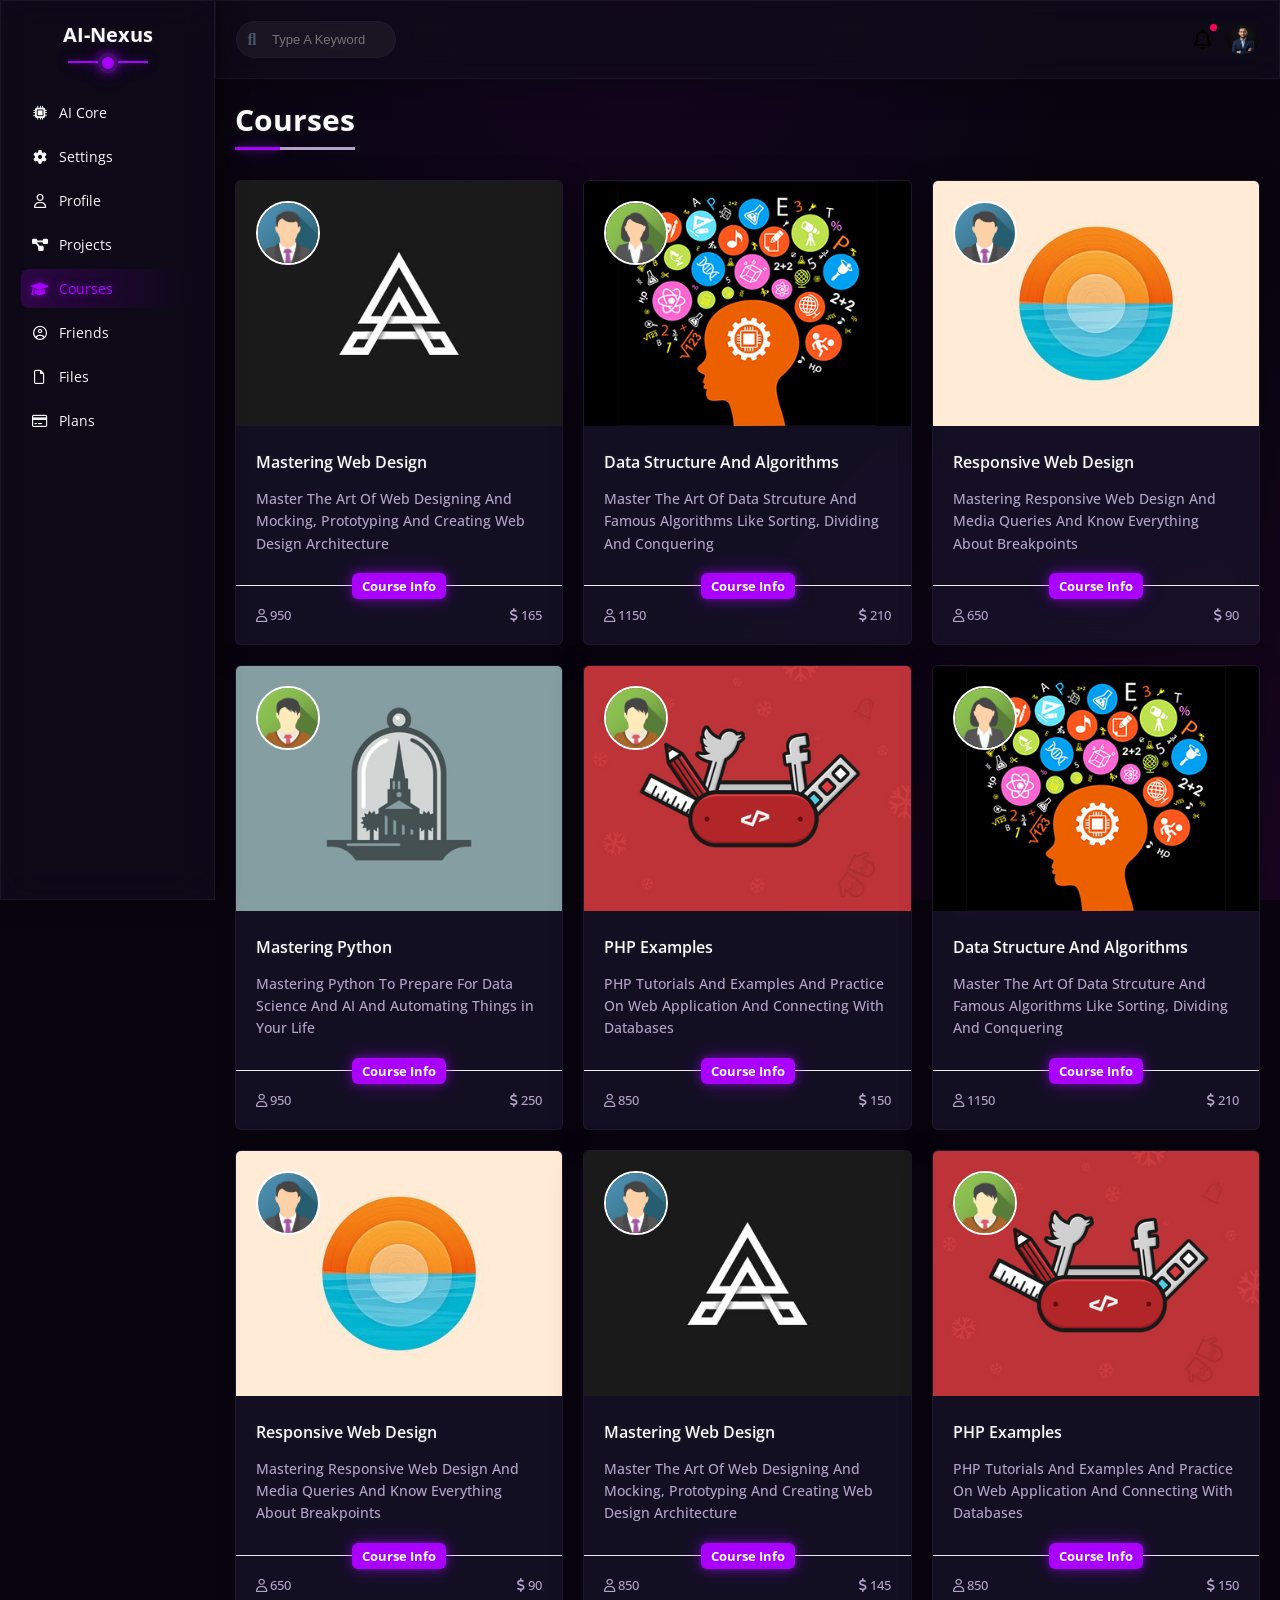
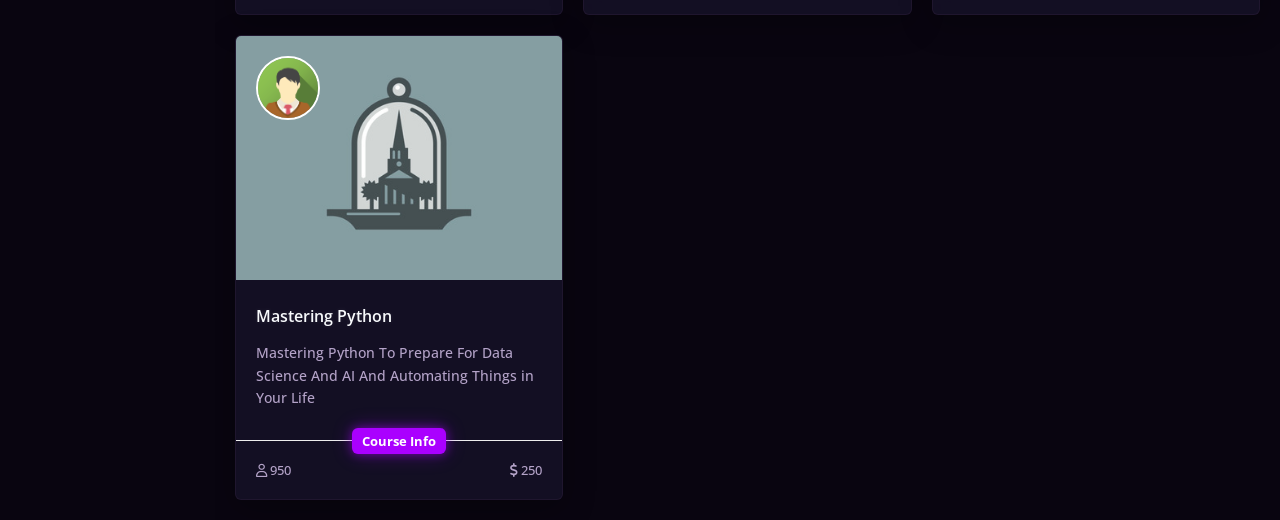
==== commit 8fff04ea: "\\===upadted from 2024 to 2026===//" ====
--- a/courses.html
+++ b/courses.html
@@ -7,22 +7,23 @@
     <link rel="stylesheet" href="./css/all.min.css">
     <link rel="stylesheet" href="./css/framework.css">
     <link rel="stylesheet" href="./css/main.css">
+    <link rel="stylesheet" href="./css/ai_theme.css">
     <link rel="preconnect" href="https://fonts.googleapis.com">
     <link rel="preconnect" href="https://fonts.gstatic.com" crossorigin>
     <link href="https://fonts.googleapis.com/css2?family=Open+Sans:ital,wght@0,300;0,400;0,500;0,600;0,700;0,800;1,300;1,400;1,500;1,600;1,700;1,800&display=swap" rel="stylesheet">
     <link rel="icon" type="image/favicon" href="./imgs/favicon.png">
-    <title>Courses</title>
+    <title>Training Data</title>
 </head>
 <body class="bg-eee">
     <div class="page d-flex bg-eee">
         <!-- Sidebar -->
         <div class="sidebar bg-white p-20 p-relative">
-            <h3 class="p-relative text-center pb-15 mb-30 hide-mobile">Folio-Board</h3>
+            <h3 class="p-relative text-center pb-15 mb-30 hide-mobile">AI-Nexus</h3>
             <ul>
                 <li>
                     <a href="index.html" class="fs-14 rad-6 d-flex align-center c-black p-10">
-                        <i class="fa-regular fa-chart-bar fa-fw mr-10"></i>
-                        <span class="hide-mobile">Dashboard</span>
+                        <i class="fa-solid fa-microchip fa-fw mr-10"></i>
+                        <span class="hide-mobile">AI Core</span>
                     </a>
                 </li>
                 <li>
@@ -79,7 +80,7 @@
                 </div>
                 <div class="icons d-flex align-center">
                     <a href="#" class="mr-15 p-relative"><i class="fa-regular fa-bell fa-lg"></i></a>
-                    <img src="./imgs/avatar.png">
+                    <img src="./imgs/profile.png" style="width: 32px; height: 32px; border-radius: 50%;">
                 </div>
             </div>
             <!-- End Content Head -->
--- a/css/ai_theme.css
+++ b/css/ai_theme.css
@@ -0,0 +1,313 @@
+/* AI Dark Neon Theme Override - Enhanced for the 2026 Modern Era */
+:root {
+    --bg-color: #090510; /* Slightly more purple-tinted deep background */
+    --panel-bg: rgba(25, 20, 45, 0.7); /* Deep dark violet panel */
+    --panel-border: rgba(45, 30, 59, 0.5);
+    --text-main: #f8fafc;
+    --text-alt: #b4a3c8;
+    
+    --blue-color: #aa00ff; /* Bright Neon Purple */
+    --blue-alt-color: #8800ff;
+    --orange-color: #f500ff; /* Hot Magenta/Pink-Purple */
+    --green-color: #6a00ff; /* Deep Violet */
+    --red-color: #ff0055;
+    --grey-color: #475569;
+
+    --glow-purple: 0 0 10px rgba(170, 0, 255, 0.5), 0 0 20px rgba(170, 0, 255, 0.3);
+    --glow-magenta: 0 0 10px rgba(245, 0, 255, 0.5), 0 0 20px rgba(245, 0, 255, 0.3);
+}
+
+body, .bg-eee {
+    background-color: var(--bg-color) !important;
+    color: var(--text-main) !important;
+    background-image: radial-gradient(circle at 50% 0%, rgba(170, 0, 255, 0.07), transparent 40%),
+                      radial-gradient(circle at 100% 100%, rgba(245, 0, 255, 0.07), transparent 40%) !important;
+    background-attachment: fixed !important;
+}
+
+.bg-white {
+    background-color: var(--panel-bg) !important;
+    backdrop-filter: blur(12px) !important;
+    -webkit-backdrop-filter: blur(12px) !important;
+    border: 1px solid var(--panel-border) !important;
+    box-shadow: 0 8px 32px rgba(0, 0, 0, 0.3) !important;
+    transition: transform 0.3s ease, box-shadow 0.3s ease, border-color 0.3s ease !important;
+}
+
+.bg-white:hover {
+    transform: translateY(-5px);
+    box-shadow: 0 12px 40px rgba(170, 0, 255, 0.1) !important;
+    border-color: rgba(170, 0, 255, 0.2) !important;
+}
+
+.c-black {
+    color: var(--text-main) !important;
+}
+
+.c-grey {
+    color: var(--text-alt) !important;
+}
+
+h1, h2, h3, h4, h5, h6 {
+    color: var(--text-main) !important;
+    text-shadow: 0 0 5px rgba(255, 255, 255, 0.1);
+}
+
+.sidebar {
+    background-color: rgba(15, 10, 25, 0.8) !important;
+    backdrop-filter: blur(20px) !important;
+    -webkit-backdrop-filter: blur(20px) !important;
+    border-right: 1px solid var(--panel-border) !important;
+    box-shadow: 4px 0 20px rgba(0,0,0,0.5) !important;
+    z-index: 100;
+}
+
+.sidebar h3::after {
+    background-color: var(--blue-color) !important;
+    height: 2px !important;
+    box-shadow: var(--glow-purple);
+}
+
+.sidebar h3::before {
+    border-color: var(--panel-bg) !important;
+    background-color: var(--blue-color) !important;
+    box-shadow: var(--glow-purple);
+}
+
+.sidebar ul li a {
+    color: var(--text-main) !important;
+    transition: all 0.3s ease !important;
+    border-radius: 8px !important;
+    position: relative;
+    overflow: hidden;
+}
+
+.sidebar ul li a::before {
+    content: '';
+    position: absolute;
+    top: 0; left: 0; width: 0%; height: 100%;
+    background: linear-gradient(90deg, rgba(170, 0, 255, 0.2), transparent);
+    transition: width 0.3s ease;
+    z-index: -1;
+}
+
+.sidebar ul li a.active::before,
+.sidebar ul li a:hover::before {
+    width: 100%;
+}
+
+.sidebar ul li a.active,
+.sidebar ul li a:hover {
+    color: var(--blue-color) !important;
+    text-shadow: 0 0 8px rgba(170, 0, 255, 0.6);
+    background-color: transparent !important;
+}
+
+.content .head {
+    background-color: rgba(15, 10, 25, 0.8) !important;
+    backdrop-filter: blur(15px) !important;
+    border-bottom: 1px solid var(--panel-border) !important;
+}
+
+.content .head .search input {
+    background-color: rgba(255, 255, 255, 0.05) !important;
+    color: var(--text-main) !important;
+    border: 1px solid var(--panel-border) !important;
+    border-radius: 20px;
+    padding-left: 35px;
+    transition: all 0.3s ease;
+}
+
+.content .head .search input:focus {
+    border-color: var(--blue-color) !important;
+    box-shadow: var(--glow-purple) !important;
+    background-color: rgba(170, 0, 255, 0.05) !important;
+}
+
+.page .content h1::after {
+    background-color: var(--blue-color) !important;
+    box-shadow: var(--glow-purple);
+}
+.page .content h1::before {
+    background-color: var(--text-alt) !important;
+}
+
+/* Welcome Area */
+.welcome {
+    background: rgba(25, 20, 45, 0.7) !important;
+}
+.welcome .intro {
+    background: linear-gradient(135deg, rgba(170, 0, 255, 0.2), rgba(245, 0, 255, 0.1)) !important;
+    border-bottom: 1px solid rgba(255,255,255,0.05) !important;
+    backdrop-filter: blur(10px) !important;
+}
+
+.welcome img.avatar-img {
+    border-color: var(--bg-color) !important;
+    box-shadow: var(--glow-purple) !important;
+    transition: transform 0.5s ease;
+}
+
+.welcome:hover img.avatar-img {
+    transform: translateY(-50%) rotate(5deg) scale(1.1);
+}
+
+.welcome .body .info {
+    border-top-color: var(--panel-border) !important;
+    border-bottom-color: var(--panel-border) !important;
+}
+
+/* Buttons */
+.btn-shape {
+    transition: all 0.3s ease !important;
+}
+
+.btn-shape:hover {
+    transform: translateY(-2px);
+    box-shadow: 0 4px 12px rgba(170, 0, 255, 0.3);
+}
+
+/* Quick Draft */
+.quick-draft textarea,
+.quick-draft input {
+    background-color: rgba(0,0,0,0.2) !important;
+    color: var(--text-main) !important;
+    border: 1px solid var(--panel-border) !important;
+    transition: all 0.3s ease;
+}
+.quick-draft textarea:focus,
+.quick-draft input:focus {
+    border-color: var(--blue-color) !important;
+    box-shadow: 0 0 10px rgba(170, 0, 255, 0.2) !important;
+}
+
+/* Overrides for background colors with Glow */
+.bg-blue { background-color: var(--blue-color) !important; color: #fff !important; font-weight: bold; box-shadow: var(--glow-purple); }
+.bg-orange { background-color: var(--orange-color) !important; color: #fff !important; box-shadow: var(--glow-magenta); }
+.bg-green { background-color: var(--green-color) !important; color: #fff !important; font-weight: bold; box-shadow: 0 0 10px rgba(106, 0, 255, 0.5); }
+.bg-red { background-color: var(--red-color) !important; color: #fff !important; box-shadow: 0 0 10px rgba(255, 0, 85, 0.5); }
+
+.c-blue { color: var(--blue-color) !important; text-shadow: var(--glow-purple); }
+.c-orange { color: var(--orange-color) !important; text-shadow: var(--glow-magenta); }
+.c-green { color: var(--green-color) !important; text-shadow: 0 0 10px rgba(106, 0, 255, 0.5); }
+.c-red { color: var(--red-color) !important; text-shadow: 0 0 10px rgba(255, 0, 85, 0.5); }
+
+/* Progress bars */
+.progress span {
+    border-radius: 6px;
+    box-shadow: var(--glow-purple);
+}
+
+.yearly-targets .target-row.blue .icon { background-color: rgba(170, 0, 255, 0.2) !important; }
+.yearly-targets .target-row.orange .icon { background-color: rgba(245, 0, 255, 0.2) !important; }
+.yearly-targets .target-row.green .icon { background-color: rgba(106, 0, 255, 0.2) !important; }
+
+.yearly-targets .target-row.blue .progress { background-color: rgba(170, 0, 255, 0.2) !important; }
+.yearly-targets .target-row.orange .progress { background-color: rgba(245, 0, 255, 0.2) !important; }
+.yearly-targets .target-row.green .progress { background-color: rgba(106, 0, 255, 0.2) !important; }
+
+/* Tickets */
+.tickets .stats .box {
+    border: 1px solid var(--panel-border) !important;
+    background-color: rgba(0,0,0,0.2) !important;
+    transition: all 0.3s ease;
+}
+.tickets .stats .box:hover {
+    border-color: var(--blue-color) !important;
+    box-shadow: inset 0 0 15px rgba(170, 0, 255, 0.1) !important;
+    transform: translateY(-3px);
+}
+
+/* Lists and Rows borders */
+.latest-news .news-row:not(:last-of-type),
+.tasks .task-row:not(:last-of-type),
+.latest-uploads ul li:not(:last-of-type),
+.sec-info > div:not(:last-of-type),
+.projects table td,
+.reminders ul li {
+    border-bottom: 1px solid var(--panel-border) !important;
+}
+
+.projects table td {
+    border-left-color: var(--panel-border) !important;
+}
+.projects table tr td:last-of-type {
+    border-right-color: var(--panel-border) !important;
+}
+
+.btn-shape.bg-eee {
+    background-color: rgba(0,0,0,0.3) !important;
+    color: var(--text-main) !important;
+    border: 1px solid var(--panel-border) !important;
+}
+
+/* Form element enhancements */
+.toggle-switch {
+    background-color: rgba(255,255,255,0.1) !important;
+    border: 1px solid var(--panel-border);
+}
+.toggle-switch::before {
+    background-color: var(--text-alt) !important;
+    color: var(--panel-bg) !important;
+}
+.toggle-checkbox:checked + .toggle-switch {
+    background-color: var(--blue-color) !important;
+    box-shadow: var(--glow-purple) !important;
+}
+.toggle-checkbox:checked + .toggle-switch::before {
+    color: var(--blue-color) !important;
+}
+
+/* Table styling */
+.responsive-table {
+    overflow-x: auto;
+}
+table {
+    border-collapse: separate;
+    border-spacing: 0;
+}
+table thead td {
+    background-color: rgba(0, 0, 0, 0.4) !important;
+    border-bottom: 2px solid var(--blue-color) !important;
+    color: var(--blue-color) !important;
+    text-transform: uppercase;
+    letter-spacing: 1px;
+}
+table tbody tr {
+    transition: all 0.3s ease;
+}
+table tbody tr:hover {
+    background-color: rgba(170, 0, 255, 0.08) !important;
+    transform: scale(1.01);
+}
+
+/* Custom Scrollbar for modern look */
+::-webkit-scrollbar {
+    width: 10px;
+    height: 10px;
+}
+::-webkit-scrollbar-track {
+    background: var(--bg-color);
+}
+::-webkit-scrollbar-thumb {
+    background: var(--panel-border);
+    border-radius: 5px;
+}
+::-webkit-scrollbar-thumb:hover {
+    background: var(--blue-color);
+}
+
+/* Icons Animation */
+.fa-solid, .fa-regular, .fa-brands {
+    transition: transform 0.3s ease, text-shadow 0.3s ease;
+}
+.box:hover .fa-solid,
+.box:hover .fa-brands {
+    transform: scale(1.2) rotate(5deg);
+}
+
+/* Top search items override */
+.top-search .item {
+    padding-bottom: 15px;
+    border-bottom: 1px solid var(--panel-border);
+}
